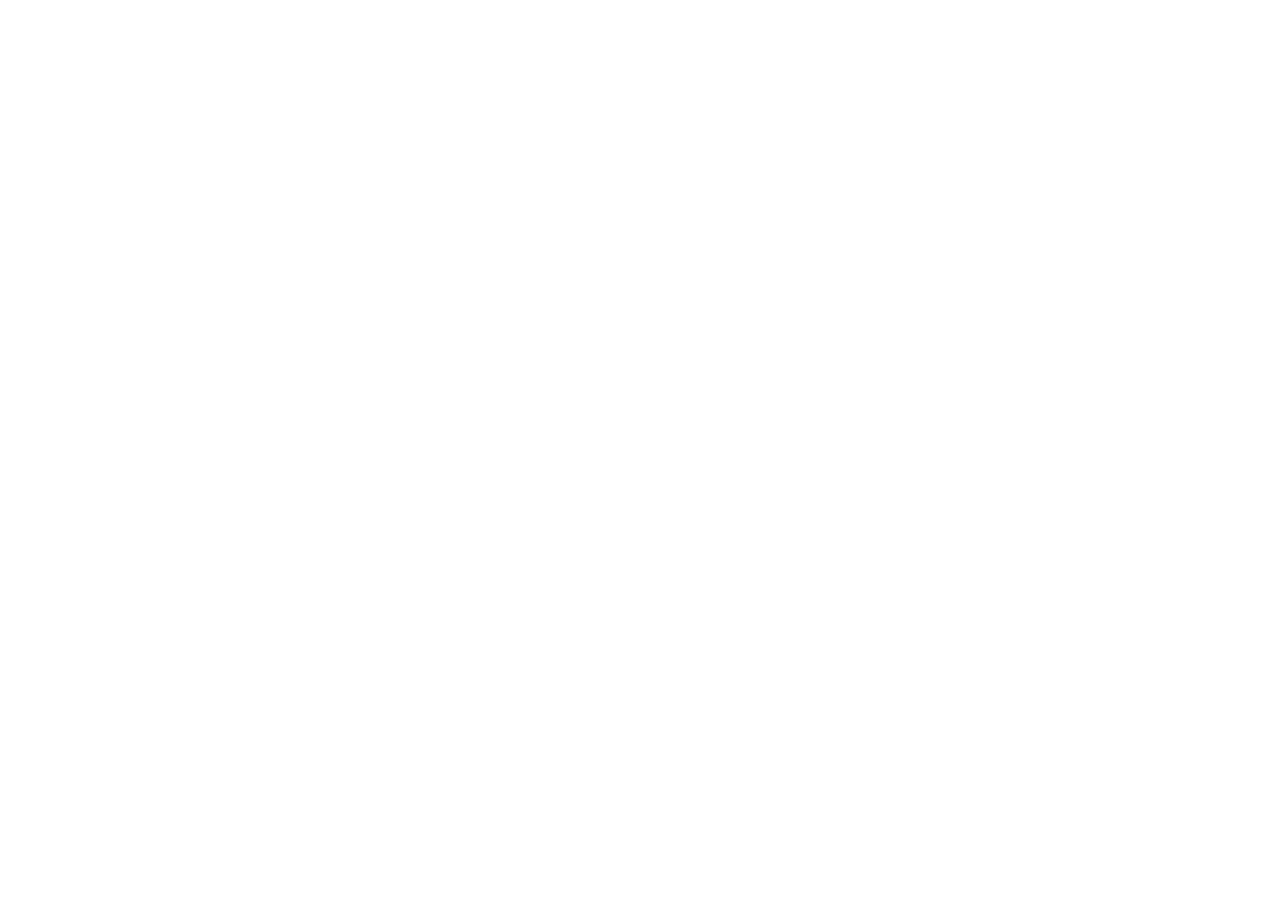
==== index.html @ 6c33ca85 "提交了" ====
<!DOCTYPE html>
<html lang="en">
<head>
    <meta charset="UTF-8">
    <meta http-equiv="X-UA-Compatible" content="IE=edge">
    <meta name="viewport" content="width=device-width, initial-scale=1.0">
    <title>Document</title>
</head>
<body>
    
</body>
</html>
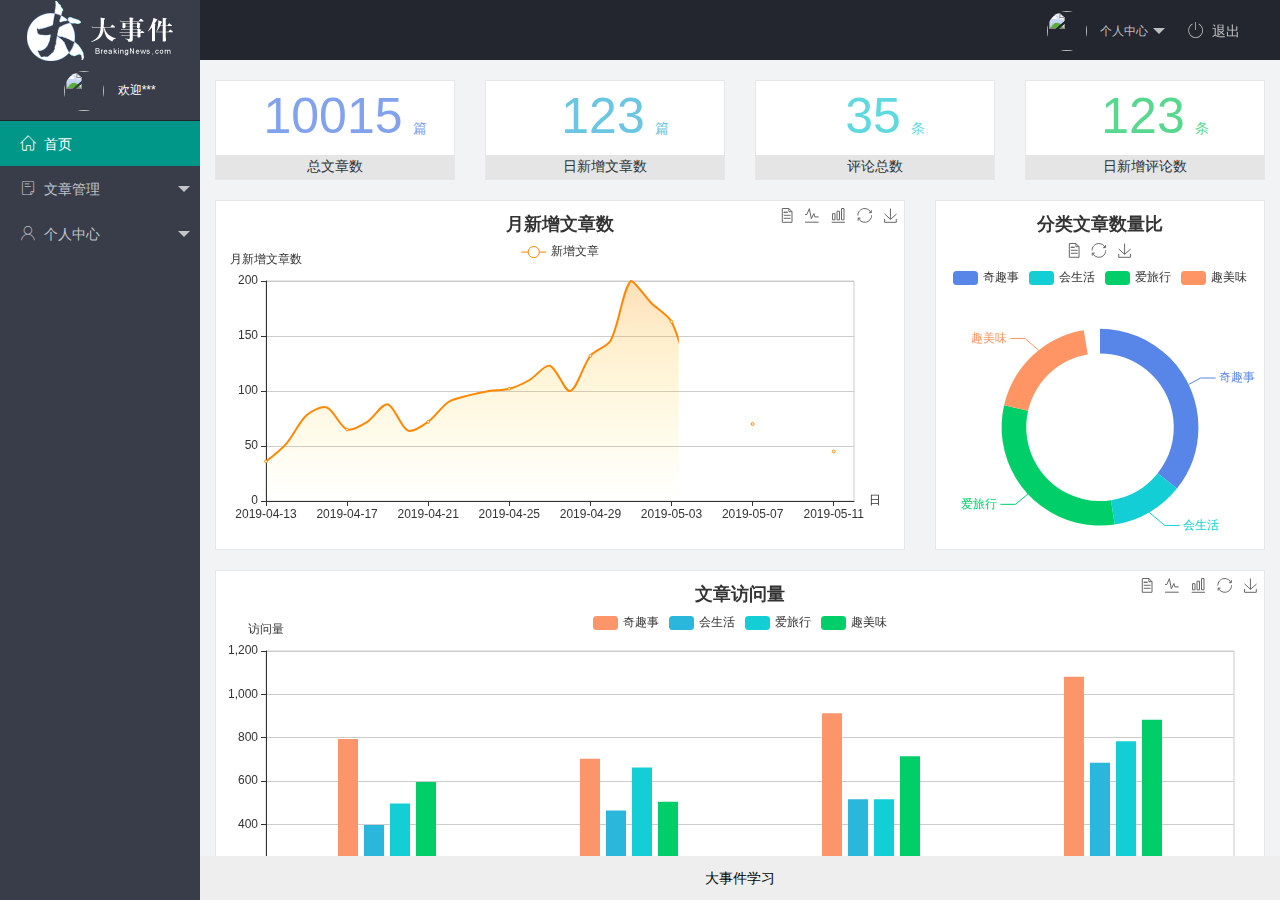
==== commit acfef3f3: "提交主页的文件" ====
--- a/index.html
+++ b/index.html
@@ -4,9 +4,101 @@
     <meta charset="UTF-8">
     <meta http-equiv="X-UA-Compatible" content="IE=edge">
     <meta name="viewport" content="width=device-width, initial-scale=1.0">
-    <title>Document</title>
+    <title>后台主页</title>
+    <!-- 导入layui 的cass -->
+    <link rel="stylesheet" href="./assets/lib/layui/css/layui.css">
+    <!-- 导入字体图标的css文件 -->
+    <link rel="stylesheet" href="./assets/fonts/iconfont.css">
+      <!-- 导入自己的样式表 -->
+    <link rel="stylesheet" href="./assets/css/index.css">
 </head>
 <body>
-    
-</body>
+    <div class="layui-layout layui-layout-admin">
+      <div class="layui-header">
+        <div class="layui-logo layui-hide-xs layui-bg-black"><img src="./assets/images/logo.png" alt=""></div>
+        <!-- 头部区域（可配合layui 已有的水平导航） -->
+        <ul class="layui-nav layui-layout-left">
+            <dl class="layui-nav-child">
+              <dd><a href="">menu 11</a></dd>
+              <dd><a href="">menu 22</a></dd>
+              <dd><a href="">menu 33</a></dd>
+            </dl>
+          </li>
+        </ul>
+        <ul class="layui-nav layui-layout-right">
+          <li class="layui-nav-item layui-hide layui-show-md-inline-block">
+            <a href="javascript:;" class="userinfo">
+              <img src="//tva1.sinaimg.cn/crop.0.0.118.118.180/5db11ff4gw1e77d3nqrv8j203b03cweg.jpg" class="layui-nav-img">
+              <span class="text-avatar">A</span>    <!-- text-avatar文字头像 -->
+              个人中心
+            </a>
+            <dl class="layui-nav-child">
+              <dd><a href="">基本资料</a></dd>
+              <dd><a href="">更换头像</a></dd>
+              <dd><a href="">重置密码</a></dd>
+            </dl>
+          </li>
+          <li class="layui-nav-item" >
+              
+            <a href="javascript:;" id="btnLogout"><span class="iconfont icon-tuichu"></span>退出</a>
+          </li>
+        </ul>
+      </div>
+      
+      <div class="layui-side layui-bg-black">
+        <div class="layui-side-scroll">
+            <div class="userinfo">
+                <img src="//tva1.sinaimg.cn/crop.0.0.118.118.180/5db11ff4gw1e77d3nqrv8j203b03cweg.jpg" class="layui-nav-img">
+                <span class="text-avatar">A</span>
+                <span id="welcome">欢迎***</span>
+              </div>
+          <!-- 左侧导航区域（可配合layui已有的垂直导航）    lay-shrink="all" 代表收缩全部兄弟菜单子菜单 -->
+          <ul class="layui-nav layui-nav-tree " lay-shrink="all" lay-filter="test">
+            <li class="layui-nav-item layui-this">
+                <a href="./home/dashboard.html" target="fm"><span class="iconfont icon-home"></span>首页</a>
+            </li>
+
+            <li class="layui-nav-item ">
+              <a class="" href="javascript:;"><span class="iconfont icon-16"></span>文章管理</a>
+              <dl class="layui-nav-child">
+                <dd><a href="javascript:;"><i class="layui-icon layui-icon-cols"></i> 文章类别</a></dd>
+                <dd><a href="javascript:;"><i class="layui-icon layui-icon-cols"></i> 文章列表</a></dd>
+                <dd><a href="javascript:;"><i class="layui-icon layui-icon-cols"></i> 发表文章</a></dd>
+             
+              </dl>
+            </li>
+
+            <li class="layui-nav-item">
+              <a href="javascript:;"><span class="iconfont icon-user"></span>个人中心</a>
+              <dl class="layui-nav-child">
+                <dd><a href="javascript:;"><i class="layui-icon layui-icon-set"></i> 基本资料</a></dd>
+                <dd><a href="javascript:;"><i class="layui-icon layui-icon-set"></i> 更换头像</a></dd>
+                <dd><a href="javascript:;"><i class="layui-icon layui-icon-set"></i> 重置密码</a></dd>
+              </dl>
+            </li>
+            
+           
+          </ul>
+        </div>
+      </div>
+      
+      <div class="layui-body">
+        <!-- 内容主体区域 -->
+      <iframe src="./home/dashboard.html" name="fm" frameborder="0"></iframe>
+      </div>
+      
+      <div class="layui-footer">
+        <!-- 底部固定区域 -->
+        大事件学习
+      </div>
+    </div>
+               <!-- 导入layui 的js文件 -->
+    <script src="./assets/lib/layui/layui.all.js"></script>
+     <!-- 导入jQUERY -->
+     <script src="./assets/lib/jquery.js"></script>
+     <!-- 导入baseAPI -->
+     <script src="./assets/js/baseAPI.js"></script>
+     <!-- 导入自己的js -->
+     <script src="./assets/js/index.js"></script>
+    </body>
 </html>--- a/assets/lib/layui/css/layui.css
+++ b/assets/lib/layui/css/layui.css
@@ -0,0 +1,2 @@
+/** layui-v2.5.5 MIT License By https://www.layui.com */
+ .layui-inline,img{display:inline-block;vertical-align:middle}h1,h2,h3,h4,h5,h6{font-weight:400}.layui-edge,.layui-header,.layui-inline,.layui-main{position:relative}.layui-body,.layui-edge,.layui-elip{overflow:hidden}.layui-btn,.layui-edge,.layui-inline,img{vertical-align:middle}.layui-btn,.layui-disabled,.layui-icon,.layui-unselect{-moz-user-select:none;-webkit-user-select:none;-ms-user-select:none}.layui-elip,.layui-form-checkbox span,.layui-form-pane .layui-form-label{text-overflow:ellipsis;white-space:nowrap}.layui-breadcrumb,.layui-tree-btnGroup{visibility:hidden}blockquote,body,button,dd,div,dl,dt,form,h1,h2,h3,h4,h5,h6,input,li,ol,p,pre,td,textarea,th,ul{margin:0;padding:0;-webkit-tap-highlight-color:rgba(0,0,0,0)}a:active,a:hover{outline:0}img{border:none}li{list-style:none}table{border-collapse:collapse;border-spacing:0}h4,h5,h6{font-size:100%}button,input,optgroup,option,select,textarea{font-family:inherit;font-size:inherit;font-style:inherit;font-weight:inherit;outline:0}pre{white-space:pre-wrap;white-space:-moz-pre-wrap;white-space:-pre-wrap;white-space:-o-pre-wrap;word-wrap:break-word}body{line-height:24px;font:14px Helvetica Neue,Helvetica,PingFang SC,Tahoma,Arial,sans-serif}hr{height:1px;margin:10px 0;border:0;clear:both}a{color:#333;text-decoration:none}a:hover{color:#777}a cite{font-style:normal;*cursor:pointer}.layui-border-box,.layui-border-box *{box-sizing:border-box}.layui-box,.layui-box *{box-sizing:content-box}.layui-clear{clear:both;*zoom:1}.layui-clear:after{content:'\20';clear:both;*zoom:1;display:block;height:0}.layui-inline{*display:inline;*zoom:1}.layui-edge{display:inline-block;width:0;height:0;border-width:6px;border-style:dashed;border-color:transparent}.layui-edge-top{top:-4px;border-bottom-color:#999;border-bottom-style:solid}.layui-edge-right{border-left-color:#999;border-left-style:solid}.layui-edge-bottom{top:2px;border-top-color:#999;border-top-style:solid}.layui-edge-left{border-right-color:#999;border-right-style:solid}.layui-disabled,.layui-disabled:hover{color:#d2d2d2!important;cursor:not-allowed!important}.layui-circle{border-radius:100%}.layui-show{display:block!important}.layui-hide{display:none!important}@font-face{font-family:layui-icon;src:url(../font/iconfont.eot?v=250);src:url(../font/iconfont.eot?v=250#iefix) format('embedded-opentype'),url(../font/iconfont.woff2?v=250) format('woff2'),url(../font/iconfont.woff?v=250) format('woff'),url(../font/iconfont.ttf?v=250) format('truetype'),url(../font/iconfont.svg?v=250#layui-icon) format('svg')}.layui-icon{font-family:layui-icon!important;font-size:16px;font-style:normal;-webkit-font-smoothing:antialiased;-moz-osx-font-smoothing:grayscale}.layui-icon-reply-fill:before{content:"\e611"}.layui-icon-set-fill:before{content:"\e614"}.layui-icon-menu-fill:before{content:"\e60f"}.layui-icon-search:before{content:"\e615"}.layui-icon-share:before{content:"\e641"}.layui-icon-set-sm:before{content:"\e620"}.layui-icon-engine:before{content:"\e628"}.layui-icon-close:before{content:"\1006"}.layui-icon-close-fill:before{content:"\1007"}.layui-icon-chart-screen:before{content:"\e629"}.layui-icon-star:before{content:"\e600"}.layui-icon-circle-dot:before{content:"\e617"}.layui-icon-chat:before{content:"\e606"}.layui-icon-release:before{content:"\e609"}.layui-icon-list:before{content:"\e60a"}.layui-icon-chart:before{content:"\e62c"}.layui-icon-ok-circle:before{content:"\1005"}.layui-icon-layim-theme:before{content:"\e61b"}.layui-icon-table:before{content:"\e62d"}.layui-icon-right:before{content:"\e602"}.layui-icon-left:before{content:"\e603"}.layui-icon-cart-simple:before{content:"\e698"}.layui-icon-face-cry:before{content:"\e69c"}.layui-icon-face-smile:before{content:"\e6af"}.layui-icon-survey:before{content:"\e6b2"}.layui-icon-tree:before{content:"\e62e"}.layui-icon-upload-circle:before{content:"\e62f"}.layui-icon-add-circle:before{content:"\e61f"}.layui-icon-download-circle:before{content:"\e601"}.layui-icon-templeate-1:before{content:"\e630"}.layui-icon-util:before{content:"\e631"}.layui-icon-face-surprised:before{content:"\e664"}.layui-icon-edit:before{content:"\e642"}.layui-icon-speaker:before{content:"\e645"}.layui-icon-down:before{content:"\e61a"}.layui-icon-file:before{content:"\e621"}.layui-icon-layouts:before{content:"\e632"}.layui-icon-rate-half:before{content:"\e6c9"}.layui-icon-add-circle-fine:before{content:"\e608"}.layui-icon-prev-circle:before{content:"\e633"}.layui-icon-read:before{content:"\e705"}.layui-icon-404:before{content:"\e61c"}.layui-icon-carousel:before{content:"\e634"}.layui-icon-help:before{content:"\e607"}.layui-icon-code-circle:before{content:"\e635"}.layui-icon-water:before{content:"\e636"}.layui-icon-username:before{content:"\e66f"}.layui-icon-find-fill:before{content:"\e670"}.layui-icon-about:before{content:"\e60b"}.layui-icon-location:before{content:"\e715"}.layui-icon-up:before{content:"\e619"}.layui-icon-pause:before{content:"\e651"}.layui-icon-date:before{content:"\e637"}.layui-icon-layim-uploadfile:before{content:"\e61d"}.layui-icon-delete:before{content:"\e640"}.layui-icon-play:before{content:"\e652"}.layui-icon-top:before{content:"\e604"}.layui-icon-friends:before{content:"\e612"}.layui-icon-refresh-3:before{content:"\e9aa"}.layui-icon-ok:before{content:"\e605"}.layui-icon-layer:before{content:"\e638"}.layui-icon-face-smile-fine:before{content:"\e60c"}.layui-icon-dollar:before{content:"\e659"}.layui-icon-group:before{content:"\e613"}.layui-icon-layim-download:before{content:"\e61e"}.layui-icon-picture-fine:before{content:"\e60d"}.layui-icon-link:before{content:"\e64c"}.layui-icon-diamond:before{content:"\e735"}.layui-icon-log:before{content:"\e60e"}.layui-icon-rate-solid:before{content:"\e67a"}.layui-icon-fonts-del:before{content:"\e64f"}.layui-icon-unlink:before{content:"\e64d"}.layui-icon-fonts-clear:before{content:"\e639"}.layui-icon-triangle-r:before{content:"\e623"}.layui-icon-circle:before{content:"\e63f"}.layui-icon-radio:before{content:"\e643"}.layui-icon-align-center:before{content:"\e647"}.layui-icon-align-right:before{content:"\e648"}.layui-icon-align-left:before{content:"\e649"}.layui-icon-loading-1:before{content:"\e63e"}.layui-icon-return:before{content:"\e65c"}.layui-icon-fonts-strong:before{content:"\e62b"}.layui-icon-upload:before{content:"\e67c"}.layui-icon-dialogue:before{content:"\e63a"}.layui-icon-video:before{content:"\e6ed"}.layui-icon-headset:before{content:"\e6fc"}.layui-icon-cellphone-fine:before{content:"\e63b"}.layui-icon-add-1:before{content:"\e654"}.layui-icon-face-smile-b:before{content:"\e650"}.layui-icon-fonts-html:before{content:"\e64b"}.layui-icon-form:before{content:"\e63c"}.layui-icon-cart:before{content:"\e657"}.layui-icon-camera-fill:before{content:"\e65d"}.layui-icon-tabs:before{content:"\e62a"}.layui-icon-fonts-code:before{content:"\e64e"}.layui-icon-fire:before{content:"\e756"}.layui-icon-set:before{content:"\e716"}.layui-icon-fonts-u:before{content:"\e646"}.layui-icon-triangle-d:before{content:"\e625"}.layui-icon-tips:before{content:"\e702"}.layui-icon-picture:before{content:"\e64a"}.layui-icon-more-vertical:before{content:"\e671"}.layui-icon-flag:before{content:"\e66c"}.layui-icon-loading:before{content:"\e63d"}.layui-icon-fonts-i:before{content:"\e644"}.layui-icon-refresh-1:before{content:"\e666"}.layui-icon-rmb:before{content:"\e65e"}.layui-icon-home:before{content:"\e68e"}.layui-icon-user:before{content:"\e770"}.layui-icon-notice:before{content:"\e667"}.layui-icon-login-weibo:before{content:"\e675"}.layui-icon-voice:before{content:"\e688"}.layui-icon-upload-drag:before{content:"\e681"}.layui-icon-login-qq:before{content:"\e676"}.layui-icon-snowflake:before{content:"\e6b1"}.layui-icon-file-b:before{content:"\e655"}.layui-icon-template:before{content:"\e663"}.layui-icon-auz:before{content:"\e672"}.layui-icon-console:before{content:"\e665"}.layui-icon-app:before{content:"\e653"}.layui-icon-prev:before{content:"\e65a"}.layui-icon-website:before{content:"\e7ae"}.layui-icon-next:before{content:"\e65b"}.layui-icon-component:before{content:"\e857"}.layui-icon-more:before{content:"\e65f"}.layui-icon-login-wechat:before{content:"\e677"}.layui-icon-shrink-right:before{content:"\e668"}.layui-icon-spread-left:before{content:"\e66b"}.layui-icon-camera:before{content:"\e660"}.layui-icon-note:before{content:"\e66e"}.layui-icon-refresh:before{content:"\e669"}.layui-icon-female:before{content:"\e661"}.layui-icon-male:before{content:"\e662"}.layui-icon-password:before{content:"\e673"}.layui-icon-senior:before{content:"\e674"}.layui-icon-theme:before{content:"\e66a"}.layui-icon-tread:before{content:"\e6c5"}.layui-icon-praise:before{content:"\e6c6"}.layui-icon-star-fill:before{content:"\e658"}.layui-icon-rate:before{content:"\e67b"}.layui-icon-template-1:before{content:"\e656"}.layui-icon-vercode:before{content:"\e679"}.layui-icon-cellphone:before{content:"\e678"}.layui-icon-screen-full:before{content:"\e622"}.layui-icon-screen-restore:before{content:"\e758"}.layui-icon-cols:before{content:"\e610"}.layui-icon-export:before{content:"\e67d"}.layui-icon-print:before{content:"\e66d"}.layui-icon-slider:before{content:"\e714"}.layui-icon-addition:before{content:"\e624"}.layui-icon-subtraction:before{content:"\e67e"}.layui-icon-service:before{content:"\e626"}.layui-icon-transfer:before{content:"\e691"}.layui-main{width:1140px;margin:0 auto}.layui-header{z-index:1000;height:60px}.layui-header a:hover{transition:all .5s;-webkit-transition:all .5s}.layui-side{position:fixed;left:0;top:0;bottom:0;z-index:999;width:200px;overflow-x:hidden}.layui-side-scroll{position:relative;width:220px;height:100%;overflow-x:hidden}.layui-body{position:absolute;left:200px;right:0;top:0;bottom:0;z-index:998;width:auto;overflow-y:auto;box-sizing:border-box}.layui-layout-body{overflow:hidden}.layui-layout-admin .layui-header{background-color:#23262E}.layui-layout-admin .layui-side{top:60px;width:200px;overflow-x:hidden}.layui-layout-admin .layui-body{position:fixed;top:60px;bottom:44px}.layui-layout-admin .layui-main{width:auto;margin:0 15px}.layui-layout-admin .layui-footer{position:fixed;left:200px;right:0;bottom:0;height:44px;line-height:44px;padding:0 15px;background-color:#eee}.layui-layout-admin .layui-logo{position:absolute;left:0;top:0;width:200px;height:100%;line-height:60px;text-align:center;color:#009688;font-size:16px}.layui-layout-admin .layui-header .layui-nav{background:0 0}.layui-layout-left{position:absolute!important;left:200px;top:0}.layui-layout-right{position:absolute!important;right:0;top:0}.layui-container{position:relative;margin:0 auto;padding:0 15px;box-sizing:border-box}.layui-fluid{position:relative;margin:0 auto;padding:0 15px}.layui-row:after,.layui-row:before{content:'';display:block;clear:both}.layui-col-lg1,.layui-col-lg10,.layui-col-lg11,.layui-col-lg12,.layui-col-lg2,.layui-col-lg3,.layui-col-lg4,.layui-col-lg5,.layui-col-lg6,.layui-col-lg7,.layui-col-lg8,.layui-col-lg9,.layui-col-md1,.layui-col-md10,.layui-col-md11,.layui-col-md12,.layui-col-md2,.layui-col-md3,.layui-col-md4,.layui-col-md5,.layui-col-md6,.layui-col-md7,.layui-col-md8,.layui-col-md9,.layui-col-sm1,.layui-col-sm10,.layui-col-sm11,.layui-col-sm12,.layui-col-sm2,.layui-col-sm3,.layui-col-sm4,.layui-col-sm5,.layui-col-sm6,.layui-col-sm7,.layui-col-sm8,.layui-col-sm9,.layui-col-xs1,.layui-col-xs10,.layui-col-xs11,.layui-col-xs12,.layui-col-xs2,.layui-col-xs3,.layui-col-xs4,.layui-col-xs5,.layui-col-xs6,.layui-col-xs7,.layui-col-xs8,.layui-col-xs9{position:relative;display:block;box-sizing:border-box}.layui-col-xs1,.layui-col-xs10,.layui-col-xs11,.layui-col-xs12,.layui-col-xs2,.layui-col-xs3,.layui-col-xs4,.layui-col-xs5,.layui-col-xs6,.layui-col-xs7,.layui-col-xs8,.layui-col-xs9{float:left}.layui-col-xs1{width:8.33333333%}.layui-col-xs2{width:16.66666667%}.layui-col-xs3{width:25%}.layui-col-xs4{width:33.33333333%}.layui-col-xs5{width:41.66666667%}.layui-col-xs6{width:50%}.layui-col-xs7{width:58.33333333%}.layui-col-xs8{width:66.66666667%}.layui-col-xs9{width:75%}.layui-col-xs10{width:83.33333333%}.layui-col-xs11{width:91.66666667%}.layui-col-xs12{width:100%}.layui-col-xs-offset1{margin-left:8.33333333%}.layui-col-xs-offset2{margin-left:16.66666667%}.layui-col-xs-offset3{margin-left:25%}.layui-col-xs-offset4{margin-left:33.33333333%}.layui-col-xs-offset5{margin-left:41.66666667%}.layui-col-xs-offset6{margin-left:50%}.layui-col-xs-offset7{margin-left:58.33333333%}.layui-col-xs-offset8{margin-left:66.66666667%}.layui-col-xs-offset9{margin-left:75%}.layui-col-xs-offset10{margin-left:83.33333333%}.layui-col-xs-offset11{margin-left:91.66666667%}.layui-col-xs-offset12{margin-left:100%}@media screen and (max-width:768px){.layui-hide-xs{display:none!important}.layui-show-xs-block{display:block!important}.layui-show-xs-inline{display:inline!important}.layui-show-xs-inline-block{display:inline-block!important}}@media screen and (min-width:768px){.layui-container{width:750px}.layui-hide-sm{display:none!important}.layui-show-sm-block{display:block!important}.layui-show-sm-inline{display:inline!important}.layui-show-sm-inline-block{display:inline-block!important}.layui-col-sm1,.layui-col-sm10,.layui-col-sm11,.layui-col-sm12,.layui-col-sm2,.layui-col-sm3,.layui-col-sm4,.layui-col-sm5,.layui-col-sm6,.layui-col-sm7,.layui-col-sm8,.layui-col-sm9{float:left}.layui-col-sm1{width:8.33333333%}.layui-col-sm2{width:16.66666667%}.layui-col-sm3{width:25%}.layui-col-sm4{width:33.33333333%}.layui-col-sm5{width:41.66666667%}.layui-col-sm6{width:50%}.layui-col-sm7{width:58.33333333%}.layui-col-sm8{width:66.66666667%}.layui-col-sm9{width:75%}.layui-col-sm10{width:83.33333333%}.layui-col-sm11{width:91.66666667%}.layui-col-sm12{width:100%}.layui-col-sm-offset1{margin-left:8.33333333%}.layui-col-sm-offset2{margin-left:16.66666667%}.layui-col-sm-offset3{margin-left:25%}.layui-col-sm-offset4{margin-left:33.33333333%}.layui-col-sm-offset5{margin-left:41.66666667%}.layui-col-sm-offset6{margin-left:50%}.layui-col-sm-offset7{margin-left:58.33333333%}.layui-col-sm-offset8{margin-left:66.66666667%}.layui-col-sm-offset9{margin-left:75%}.layui-col-sm-offset10{margin-left:83.33333333%}.layui-col-sm-offset11{margin-left:91.66666667%}.layui-col-sm-offset12{margin-left:100%}}@media screen and (min-width:992px){.layui-container{width:970px}.layui-hide-md{display:none!important}.layui-show-md-block{display:block!important}.layui-show-md-inline{display:inline!important}.layui-show-md-inline-block{display:inline-block!important}.layui-col-md1,.layui-col-md10,.layui-col-md11,.layui-col-md12,.layui-col-md2,.layui-col-md3,.layui-col-md4,.layui-col-md5,.layui-col-md6,.layui-col-md7,.layui-col-md8,.layui-col-md9{float:left}.layui-col-md1{width:8.33333333%}.layui-col-md2{width:16.66666667%}.layui-col-md3{width:25%}.layui-col-md4{width:33.33333333%}.layui-col-md5{width:41.66666667%}.layui-col-md6{width:50%}.layui-col-md7{width:58.33333333%}.layui-col-md8{width:66.66666667%}.layui-col-md9{width:75%}.layui-col-md10{width:83.33333333%}.layui-col-md11{width:91.66666667%}.layui-col-md12{width:100%}.layui-col-md-offset1{margin-left:8.33333333%}.layui-col-md-offset2{margin-left:16.66666667%}.layui-col-md-offset3{margin-left:25%}.layui-col-md-offset4{margin-left:33.33333333%}.layui-col-md-offset5{margin-left:41.66666667%}.layui-col-md-offset6{margin-left:50%}.layui-col-md-offset7{margin-left:58.33333333%}.layui-col-md-offset8{margin-left:66.66666667%}.layui-col-md-offset9{margin-left:75%}.layui-col-md-offset10{margin-left:83.33333333%}.layui-col-md-offset11{margin-left:91.66666667%}.layui-col-md-offset12{margin-left:100%}}@media screen and (min-width:1200px){.layui-container{width:1170px}.layui-hide-lg{display:none!important}.layui-show-lg-block{display:block!important}.layui-show-lg-inline{display:inline!important}.layui-show-lg-inline-block{display:inline-block!important}.layui-col-lg1,.layui-col-lg10,.layui-col-lg11,.layui-col-lg12,.layui-col-lg2,.layui-col-lg3,.layui-col-lg4,.layui-col-lg5,.layui-col-lg6,.layui-col-lg7,.layui-col-lg8,.layui-col-lg9{float:left}.layui-col-lg1{width:8.33333333%}.layui-col-lg2{width:16.66666667%}.layui-col-lg3{width:25%}.layui-col-lg4{width:33.33333333%}.layui-col-lg5{width:41.66666667%}.layui-col-lg6{width:50%}.layui-col-lg7{width:58.33333333%}.layui-col-lg8{width:66.66666667%}.layui-col-lg9{width:75%}.layui-col-lg10{width:83.33333333%}.layui-col-lg11{width:91.66666667%}.layui-col-lg12{width:100%}.layui-col-lg-offset1{margin-left:8.33333333%}.layui-col-lg-offset2{margin-left:16.66666667%}.layui-col-lg-offset3{margin-left:25%}.layui-col-lg-offset4{margin-left:33.33333333%}.layui-col-lg-offset5{margin-left:41.66666667%}.layui-col-lg-offset6{margin-left:50%}.layui-col-lg-offset7{margin-left:58.33333333%}.layui-col-lg-offset8{margin-left:66.66666667%}.layui-col-lg-offset9{margin-left:75%}.layui-col-lg-offset10{margin-left:83.33333333%}.layui-col-lg-offset11{margin-left:91.66666667%}.layui-col-lg-offset12{margin-left:100%}}.layui-col-space1{margin:-.5px}.layui-col-space1>*{padding:.5px}.layui-col-space3{margin:-1.5px}.layui-col-space3>*{padding:1.5px}.layui-col-space5{margin:-2.5px}.layui-col-space5>*{padding:2.5px}.layui-col-space8{margin:-3.5px}.layui-col-space8>*{padding:3.5px}.layui-col-space10{margin:-5px}.layui-col-space10>*{padding:5px}.layui-col-space12{margin:-6px}.layui-col-space12>*{padding:6px}.layui-col-space15{margin:-7.5px}.layui-col-space15>*{padding:7.5px}.layui-col-space18{margin:-9px}.layui-col-space18>*{padding:9px}.layui-col-space20{margin:-10px}.layui-col-space20>*{padding:10px}.layui-col-space22{margin:-11px}.layui-col-space22>*{padding:11px}.layui-col-space25{margin:-12.5px}.layui-col-space25>*{padding:12.5px}.layui-col-space30{margin:-15px}.layui-col-space30>*{padding:15px}.layui-btn,.layui-input,.layui-select,.layui-textarea,.layui-upload-button{outline:0;-webkit-appearance:none;transition:all .3s;-webkit-transition:all .3s;box-sizing:border-box}.layui-elem-quote{margin-bottom:10px;padding:15px;line-height:22px;border-left:5px solid #009688;border-radius:0 2px 2px 0;background-color:#f2f2f2}.layui-quote-nm{border-style:solid;border-width:1px 1px 1px 5px;background:0 0}.layui-elem-field{margin-bottom:10px;padding:0;border-width:1px;border-style:solid}.layui-elem-field legend{margin-left:20px;padding:0 10px;font-size:20px;font-weight:300}.layui-field-title{margin:10px 0 20px;border-width:1px 0 0}.layui-field-box{padding:10px 15px}.layui-field-title .layui-field-box{padding:10px 0}.layui-progress{position:relative;height:6px;border-radius:20px;background-color:#e2e2e2}.layui-progress-bar{position:absolute;left:0;top:0;width:0;max-width:100%;height:6px;border-radius:20px;text-align:right;background-color:#5FB878;transition:all .3s;-webkit-transition:all .3s}.layui-progress-big,.layui-progress-big .layui-progress-bar{height:18px;line-height:18px}.layui-progress-text{position:relative;top:-20px;line-height:18px;font-size:12px;color:#666}.layui-progress-big .layui-progress-text{position:static;padding:0 10px;color:#fff}.layui-collapse{border-width:1px;border-style:solid;border-radius:2px}.layui-colla-content,.layui-colla-item{border-top-width:1px;border-top-style:solid}.layui-colla-item:first-child{border-top:none}.layui-colla-title{position:relative;height:42px;line-height:42px;padding:0 15px 0 35px;color:#333;background-color:#f2f2f2;cursor:pointer;font-size:14px;overflow:hidden}.layui-colla-content{display:none;padding:10px 15px;line-height:22px;color:#666}.layui-colla-icon{position:absolute;left:15px;top:0;font-size:14px}.layui-card{margin-bottom:15px;border-radius:2px;background-color:#fff;box-shadow:0 1px 2px 0 rgba(0,0,0,.05)}.layui-card:last-child{margin-bottom:0}.layui-card-header{position:relative;height:42px;line-height:42px;padding:0 15px;border-bottom:1px solid #f6f6f6;color:#333;border-radius:2px 2px 0 0;font-size:14px}.layui-bg-black,.layui-bg-blue,.layui-bg-cyan,.layui-bg-green,.layui-bg-orange,.layui-bg-red{color:#fff!important}.layui-card-body{position:relative;padding:10px 15px;line-height:24px}.layui-card-body[pad15]{padding:15px}.layui-card-body[pad20]{padding:20px}.layui-card-body .layui-table{margin:5px 0}.layui-card .layui-tab{margin:0}.layui-panel-window{position:relative;padding:15px;border-radius:0;border-top:5px solid #E6E6E6;background-color:#fff}.layui-auxiliar-moving{position:fixed;left:0;right:0;top:0;bottom:0;width:100%;height:100%;background:0 0;z-index:9999999999}.layui-form-label,.layui-form-mid,.layui-form-select,.layui-input-block,.layui-input-inline,.layui-textarea{position:relative}.layui-bg-red{background-color:#FF5722!important}.layui-bg-orange{background-color:#FFB800!important}.layui-bg-green{background-color:#009688!important}.layui-bg-cyan{background-color:#2F4056!important}.layui-bg-blue{background-color:#1E9FFF!important}.layui-bg-black{background-color:#393D49!important}.layui-bg-gray{background-color:#eee!important;color:#666!important}.layui-badge-rim,.layui-colla-content,.layui-colla-item,.layui-collapse,.layui-elem-field,.layui-form-pane .layui-form-item[pane],.layui-form-pane .layui-form-label,.layui-input,.layui-layedit,.layui-layedit-tool,.layui-quote-nm,.layui-select,.layui-tab-bar,.layui-tab-card,.layui-tab-title,.layui-tab-title .layui-this:after,.layui-textarea{border-color:#e6e6e6}.layui-timeline-item:before,hr{background-color:#e6e6e6}.layui-text{line-height:22px;font-size:14px;color:#666}.layui-text h1,.layui-text h2,.layui-text h3{font-weight:500;color:#333}.layui-text h1{font-size:30px}.layui-text h2{font-size:24px}.layui-text h3{font-size:18px}.layui-text a:not(.layui-btn){color:#01AAED}.layui-text a:not(.layui-btn):hover{text-decoration:underline}.layui-text ul{padding:5px 0 5px 15px}.layui-text ul li{margin-top:5px;list-style-type:disc}.layui-text em,.layui-word-aux{color:#999!important;padding:0 5px!important}.layui-btn{display:inline-block;height:38px;line-height:38px;padding:0 18px;background-color:#009688;color:#fff;white-space:nowrap;text-align:center;font-size:14px;border:none;border-radius:2px;cursor:pointer}.layui-btn:hover{opacity:.8;filter:alpha(opacity=80);color:#fff}.layui-btn:active{opacity:1;filter:alpha(opacity=100)}.layui-btn+.layui-btn{margin-left:10px}.layui-btn-container{font-size:0}.layui-btn-container .layui-btn{margin-right:10px;margin-bottom:10px}.layui-btn-container .layui-btn+.layui-btn{margin-left:0}.layui-table .layui-btn-container .layui-btn{margin-bottom:9px}.layui-btn-radius{border-radius:100px}.layui-btn .layui-icon{margin-right:3px;font-size:18px;vertical-align:bottom;vertical-align:middle\9}.layui-btn-primary{border:1px solid #C9C9C9;background-color:#fff;color:#555}.layui-btn-primary:hover{border-color:#009688;color:#333}.layui-btn-normal{background-color:#1E9FFF}.layui-btn-warm{background-color:#FFB800}.layui-btn-danger{background-color:#FF5722}.layui-btn-checked{background-color:#5FB878}.layui-btn-disabled,.layui-btn-disabled:active,.layui-btn-disabled:hover{border:1px solid #e6e6e6;background-color:#FBFBFB;color:#C9C9C9;cursor:not-allowed;opacity:1}.layui-btn-lg{height:44px;line-height:44px;padding:0 25px;font-size:16px}.layui-btn-sm{height:30px;line-height:30px;padding:0 10px;font-size:12px}.layui-btn-sm i{font-size:16px!important}.layui-btn-xs{height:22px;line-height:22px;padding:0 5px;font-size:12px}.layui-btn-xs i{font-size:14px!important}.layui-btn-group{display:inline-block;vertical-align:middle;font-size:0}.layui-btn-group .layui-btn{margin-left:0!important;margin-right:0!important;border-left:1px solid rgba(255,255,255,.5);border-radius:0}.layui-btn-group .layui-btn-primary{border-left:none}.layui-btn-group .layui-btn-primary:hover{border-color:#C9C9C9;color:#009688}.layui-btn-group .layui-btn:first-child{border-left:none;border-radius:2px 0 0 2px}.layui-btn-group .layui-btn-primary:first-child{border-left:1px solid #c9c9c9}.layui-btn-group .layui-btn:last-child{border-radius:0 2px 2px 0}.layui-btn-group .layui-btn+.layui-btn{margin-left:0}.layui-btn-group+.layui-btn-group{margin-left:10px}.layui-btn-fluid{width:100%}.layui-input,.layui-select,.layui-textarea{height:38px;line-height:1.3;line-height:38px\9;border-width:1px;border-style:solid;background-color:#fff;border-radius:2px}.layui-input::-webkit-input-placeholder,.layui-select::-webkit-input-placeholder,.layui-textarea::-webkit-input-placeholder{line-height:1.3}.layui-input,.layui-textarea{display:block;width:100%;padding-left:10px}.layui-input:hover,.layui-textarea:hover{border-color:#D2D2D2!important}.layui-input:focus,.layui-textarea:focus{border-color:#C9C9C9!important}.layui-textarea{min-height:100px;height:auto;line-height:20px;padding:6px 10px;resize:vertical}.layui-select{padding:0 10px}.layui-form input[type=checkbox],.layui-form input[type=radio],.layui-form select{display:none}.layui-form [lay-ignore]{display:initial}.layui-form-item{margin-bottom:15px;clear:both;*zoom:1}.layui-form-item:after{content:'\20';clear:both;*zoom:1;display:block;height:0}.layui-form-label{float:left;display:block;padding:9px 15px;width:80px;font-weight:400;line-height:20px;text-align:right}.layui-form-label-col{display:block;float:none;padding:9px 0;line-height:20px;text-align:left}.layui-form-item .layui-inline{margin-bottom:5px;margin-right:10px}.layui-input-block{margin-left:110px;min-height:36px}.layui-input-inline{display:inline-block;vertical-align:middle}.layui-form-item .layui-input-inline{float:left;width:190px;margin-right:10px}.layui-form-text .layui-input-inline{width:auto}.layui-form-mid{float:left;display:block;padding:9px 0!important;line-height:20px;margin-right:10px}.layui-form-danger+.layui-form-select .layui-input,.layui-form-danger:focus{border-color:#FF5722!important}.layui-form-select .layui-input{padding-right:30px;cursor:pointer}.layui-form-select .layui-edge{position:absolute;right:10px;top:50%;margin-top:-3px;cursor:pointer;border-width:6px;border-top-color:#c2c2c2;border-top-style:solid;transition:all .3s;-webkit-transition:all .3s}.layui-form-select dl{display:none;position:absolute;left:0;top:42px;padding:5px 0;z-index:899;min-width:100%;border:1px solid #d2d2d2;max-height:300px;overflow-y:auto;background-color:#fff;border-radius:2px;box-shadow:0 2px 4px rgba(0,0,0,.12);box-sizing:border-box}.layui-form-select dl dd,.layui-form-select dl dt{padding:0 10px;line-height:36px;white-space:nowrap;overflow:hidden;text-overflow:ellipsis}.layui-form-select dl dt{font-size:12px;color:#999}.layui-form-select dl dd{cursor:pointer}.layui-form-select dl dd:hover{background-color:#f2f2f2;-webkit-transition:.5s all;transition:.5s all}.layui-form-select .layui-select-group dd{padding-left:20px}.layui-form-select dl dd.layui-select-tips{padding-left:10px!important;color:#999}.layui-form-select dl dd.layui-this{background-color:#5FB878;color:#fff}.layui-form-checkbox,.layui-form-select dl dd.layui-disabled{background-color:#fff}.layui-form-selected dl{display:block}.layui-form-checkbox,.layui-form-checkbox *,.layui-form-switch{display:inline-block;vertical-align:middle}.layui-form-selected .layui-edge{margin-top:-9px;-webkit-transform:rotate(180deg);transform:rotate(180deg);margin-top:-3px\9}:root .layui-form-selected .layui-edge{margin-top:-9px\0/IE9}.layui-form-selectup dl{top:auto;bottom:42px}.layui-select-none{margin:5px 0;text-align:center;color:#999}.layui-select-disabled .layui-disabled{border-color:#eee!important}.layui-select-disabled .layui-edge{border-top-color:#d2d2d2}.layui-form-checkbox{position:relative;height:30px;line-height:30px;margin-right:10px;padding-right:30px;cursor:pointer;font-size:0;-webkit-transition:.1s linear;transition:.1s linear;box-sizing:border-box}.layui-form-checkbox span{padding:0 10px;height:100%;font-size:14px;border-radius:2px 0 0 2px;background-color:#d2d2d2;color:#fff;overflow:hidden}.layui-form-checkbox:hover span{background-color:#c2c2c2}.layui-form-checkbox i{position:absolute;right:0;top:0;width:30px;height:28px;border:1px solid #d2d2d2;border-left:none;border-radius:0 2px 2px 0;color:#fff;font-size:20px;text-align:center}.layui-form-checkbox:hover i{border-color:#c2c2c2;color:#c2c2c2}.layui-form-checked,.layui-form-checked:hover{border-color:#5FB878}.layui-form-checked span,.layui-form-checked:hover span{background-color:#5FB878}.layui-form-checked i,.layui-form-checked:hover i{color:#5FB878}.layui-form-item .layui-form-checkbox{margin-top:4px}.layui-form-checkbox[lay-skin=primary]{height:auto!important;line-height:normal!important;min-width:18px;min-height:18px;border:none!important;margin-right:0;padding-left:28px;padding-right:0;background:0 0}.layui-form-checkbox[lay-skin=primary] span{padding-left:0;padding-right:15px;line-height:18px;background:0 0;color:#666}.layui-form-checkbox[lay-skin=primary] i{right:auto;left:0;width:16px;height:16px;line-height:16px;border:1px solid #d2d2d2;font-size:12px;border-radius:2px;background-color:#fff;-webkit-transition:.1s linear;transition:.1s linear}.layui-form-checkbox[lay-skin=primary]:hover i{border-color:#5FB878;color:#fff}.layui-form-checked[lay-skin=primary] i{border-color:#5FB878!important;background-color:#5FB878;color:#fff}.layui-checkbox-disbaled[lay-skin=primary] span{background:0 0!important;color:#c2c2c2}.layui-checkbox-disbaled[lay-skin=primary]:hover i{border-color:#d2d2d2}.layui-form-item .layui-form-checkbox[lay-skin=primary]{margin-top:10px}.layui-form-switch{position:relative;height:22px;line-height:22px;min-width:35px;padding:0 5px;margin-top:8px;border:1px solid #d2d2d2;border-radius:20px;cursor:pointer;background-color:#fff;-webkit-transition:.1s linear;transition:.1s linear}.layui-form-switch i{position:absolute;left:5px;top:3px;width:16px;height:16px;border-radius:20px;background-color:#d2d2d2;-webkit-transition:.1s linear;transition:.1s linear}.layui-form-switch em{position:relative;top:0;width:25px;margin-left:21px;padding:0!important;text-align:center!important;color:#999!important;font-style:normal!important;font-size:12px}.layui-form-onswitch{border-color:#5FB878;background-color:#5FB878}.layui-checkbox-disbaled,.layui-checkbox-disbaled i{border-color:#e2e2e2!important}.layui-form-onswitch i{left:100%;margin-left:-21px;background-color:#fff}.layui-form-onswitch em{margin-left:5px;margin-right:21px;color:#fff!important}.layui-checkbox-disbaled span{background-color:#e2e2e2!important}.layui-checkbox-disbaled:hover i{color:#fff!important}[lay-radio]{display:none}.layui-form-radio,.layui-form-radio *{display:inline-block;vertical-align:middle}.layui-form-radio{line-height:28px;margin:6px 10px 0 0;padding-right:10px;cursor:pointer;font-size:0}.layui-form-radio *{font-size:14px}.layui-form-radio>i{margin-right:8px;font-size:22px;color:#c2c2c2}.layui-form-radio>i:hover,.layui-form-radioed>i{color:#5FB878}.layui-radio-disbaled>i{color:#e2e2e2!important}.layui-form-pane .layui-form-label{width:110px;padding:8px 15px;height:38px;line-height:20px;border-width:1px;border-style:solid;border-radius:2px 0 0 2px;text-align:center;background-color:#FBFBFB;overflow:hidden;box-sizing:border-box}.layui-form-pane .layui-input-inline{margin-left:-1px}.layui-form-pane .layui-input-block{margin-left:110px;left:-1px}.layui-form-pane .layui-input{border-radius:0 2px 2px 0}.layui-form-pane .layui-form-text .layui-form-label{float:none;width:100%;border-radius:2px;box-sizing:border-box;text-align:left}.layui-form-pane .layui-form-text .layui-input-inline{display:block;margin:0;top:-1px;clear:both}.layui-form-pane .layui-form-text .layui-input-block{margin:0;left:0;top:-1px}.layui-form-pane .layui-form-text .layui-textarea{min-height:100px;border-radius:0 0 2px 2px}.layui-form-pane .layui-form-checkbox{margin:4px 0 4px 10px}.layui-form-pane .layui-form-radio,.layui-form-pane .layui-form-switch{margin-top:6px;margin-left:10px}.layui-form-pane .layui-form-item[pane]{position:relative;border-width:1px;border-style:solid}.layui-form-pane .layui-form-item[pane] .layui-form-label{position:absolute;left:0;top:0;height:100%;border-width:0 1px 0 0}.layui-form-pane .layui-form-item[pane] .layui-input-inline{margin-left:110px}@media screen and (max-width:450px){.layui-form-item .layui-form-label{text-overflow:ellipsis;overflow:hidden;white-space:nowrap}.layui-form-item .layui-inline{display:block;margin-right:0;margin-bottom:20px;clear:both}.layui-form-item .layui-inline:after{content:'\20';clear:both;display:block;height:0}.layui-form-item .layui-input-inline{display:block;float:none;left:-3px;width:auto;margin:0 0 10px 112px}.layui-form-item .layui-input-inline+.layui-form-mid{margin-left:110px;top:-5px;padding:0}.layui-form-item .layui-form-checkbox{margin-right:5px;margin-bottom:5px}}.layui-layedit{border-width:1px;border-style:solid;border-radius:2px}.layui-layedit-tool{padding:3px 5px;border-bottom-width:1px;border-bottom-style:solid;font-size:0}.layedit-tool-fixed{position:fixed;top:0;border-top:1px solid #e2e2e2}.layui-layedit-tool .layedit-tool-mid,.layui-layedit-tool .layui-icon{display:inline-block;vertical-align:middle;text-align:center;font-size:14px}.layui-layedit-tool .layui-icon{position:relative;width:32px;height:30px;line-height:30px;margin:3px 5px;color:#777;cursor:pointer;border-radius:2px}.layui-layedit-tool .layui-icon:hover{color:#393D49}.layui-layedit-tool .layui-icon:active{color:#000}.layui-layedit-tool .layedit-tool-active{background-color:#e2e2e2;color:#000}.layui-layedit-tool .layui-disabled,.layui-layedit-tool .layui-disabled:hover{color:#d2d2d2;cursor:not-allowed}.layui-layedit-tool .layedit-tool-mid{width:1px;height:18px;margin:0 10px;background-color:#d2d2d2}.layedit-tool-html{width:50px!important;font-size:30px!important}.layedit-tool-b,.layedit-tool-code,.layedit-tool-help{font-size:16px!important}.layedit-tool-d,.layedit-tool-face,.layedit-tool-image,.layedit-tool-unlink{font-size:18px!important}.layedit-tool-image input{position:absolute;font-size:0;left:0;top:0;width:100%;height:100%;opacity:.01;filter:Alpha(opacity=1);cursor:pointer}.layui-layedit-iframe iframe{display:block;width:100%}#LAY_layedit_code{overflow:hidden}.layui-laypage{display:inline-block;*display:inline;*zoom:1;vertical-align:middle;margin:10px 0;font-size:0}.layui-laypage>a:first-child,.layui-laypage>a:first-child em{border-radius:2px 0 0 2px}.layui-laypage>a:last-child,.layui-laypage>a:last-child em{border-radius:0 2px 2px 0}.layui-laypage>:first-child{margin-left:0!important}.layui-laypage>:last-child{margin-right:0!important}.layui-laypage a,.layui-laypage button,.layui-laypage input,.layui-laypage select,.layui-laypage span{border:1px solid #e2e2e2}.layui-laypage a,.layui-laypage span{display:inline-block;*display:inline;*zoom:1;vertical-align:middle;padding:0 15px;height:28px;line-height:28px;margin:0 -1px 5px 0;background-color:#fff;color:#333;font-size:12px}.layui-flow-more a *,.layui-laypage input,.layui-table-view select[lay-ignore]{display:inline-block}.layui-laypage a:hover{color:#009688}.layui-laypage em{font-style:normal}.layui-laypage .layui-laypage-spr{color:#999;font-weight:700}.layui-laypage a{text-decoration:none}.layui-laypage .layui-laypage-curr{position:relative}.layui-laypage .layui-laypage-curr em{position:relative;color:#fff}.layui-laypage .layui-laypage-curr .layui-laypage-em{position:absolute;left:-1px;top:-1px;padding:1px;width:100%;height:100%;background-color:#009688}.layui-laypage-em{border-radius:2px}.layui-laypage-next em,.layui-laypage-prev em{font-family:Sim sun;font-size:16px}.layui-laypage .layui-laypage-count,.layui-laypage .layui-laypage-limits,.layui-laypage .layui-laypage-refresh,.layui-laypage .layui-laypage-skip{margin-left:10px;margin-right:10px;padding:0;border:none}.layui-laypage .layui-laypage-limits,.layui-laypage .layui-laypage-refresh{vertical-align:top}.layui-laypage .layui-laypage-refresh i{font-size:18px;cursor:pointer}.layui-laypage select{height:22px;padding:3px;border-radius:2px;cursor:pointer}.layui-laypage .layui-laypage-skip{height:30px;line-height:30px;color:#999}.layui-laypage button,.layui-laypage input{height:30px;line-height:30px;border-radius:2px;vertical-align:top;background-color:#fff;box-sizing:border-box}.layui-laypage input{width:40px;margin:0 10px;padding:0 3px;text-align:center}.layui-laypage input:focus,.layui-laypage select:focus{border-color:#009688!important}.layui-laypage button{margin-left:10px;padding:0 10px;cursor:pointer}.layui-table,.layui-table-view{margin:10px 0}.layui-flow-more{margin:10px 0;text-align:center;color:#999;font-size:14px}.layui-flow-more a{height:32px;line-height:32px}.layui-flow-more a *{vertical-align:top}.layui-flow-more a cite{padding:0 20px;border-radius:3px;background-color:#eee;color:#333;font-style:normal}.layui-flow-more a cite:hover{opacity:.8}.layui-flow-more a i{font-size:30px;color:#737383}.layui-table{width:100%;background-color:#fff;color:#666}.layui-table tr{transition:all .3s;-webkit-transition:all .3s}.layui-table th{text-align:left;font-weight:400}.layui-table tbody tr:hover,.layui-table thead tr,.layui-table-click,.layui-table-header,.layui-table-hover,.layui-table-mend,.layui-table-patch,.layui-table-tool,.layui-table-total,.layui-table-total tr,.layui-table[lay-even] tr:nth-child(even){background-color:#f2f2f2}.layui-table td,.layui-table th,.layui-table-col-set,.layui-table-fixed-r,.layui-table-grid-down,.layui-table-header,.layui-table-page,.layui-table-tips-main,.layui-table-tool,.layui-table-total,.layui-table-view,.layui-table[lay-skin=line],.layui-table[lay-skin=row]{border-width:1px;border-style:solid;border-color:#e6e6e6}.layui-table td,.layui-table th{position:relative;padding:9px 15px;min-height:20px;line-height:20px;font-size:14px}.layui-table[lay-skin=line] td,.layui-table[lay-skin=line] th{border-width:0 0 1px}.layui-table[lay-skin=row] td,.layui-table[lay-skin=row] th{border-width:0 1px 0 0}.layui-table[lay-skin=nob] td,.layui-table[lay-skin=nob] th{border:none}.layui-table img{max-width:100px}.layui-table[lay-size=lg] td,.layui-table[lay-size=lg] th{padding:15px 30px}.layui-table-view .layui-table[lay-size=lg] .layui-table-cell{height:40px;line-height:40px}.layui-table[lay-size=sm] td,.layui-table[lay-size=sm] th{font-size:12px;padding:5px 10px}.layui-table-view .layui-table[lay-size=sm] .layui-table-cell{height:20px;line-height:20px}.layui-table[lay-data]{display:none}.layui-table-box{position:relative;overflow:hidden}.layui-table-view .layui-table{position:relative;width:auto;margin:0}.layui-table-view .layui-table[lay-skin=line]{border-width:0 1px 0 0}.layui-table-view .layui-table[lay-skin=row]{border-width:0 0 1px}.layui-table-view .layui-table td,.layui-table-view .layui-table th{padding:5px 0;border-top:none;border-left:none}.layui-table-view .layui-table th.layui-unselect .layui-table-cell span{cursor:pointer}.layui-table-view .layui-table td{cursor:default}.layui-table-view .layui-table td[data-edit=text]{cursor:text}.layui-table-view .layui-form-checkbox[lay-skin=primary] i{width:18px;height:18px}.layui-table-view .layui-form-radio{line-height:0;padding:0}.layui-table-view .layui-form-radio>i{margin:0;font-size:20px}.layui-table-init{position:absolute;left:0;top:0;width:100%;height:100%;text-align:center;z-index:110}.layui-table-init .layui-icon{position:absolute;left:50%;top:50%;margin:-15px 0 0 -15px;font-size:30px;color:#c2c2c2}.layui-table-header{border-width:0 0 1px;overflow:hidden}.layui-table-header .layui-table{margin-bottom:-1px}.layui-table-tool .layui-inline[lay-event]{position:relative;width:26px;height:26px;padding:5px;line-height:16px;margin-right:10px;text-align:center;color:#333;border:1px solid #ccc;cursor:pointer;-webkit-transition:.5s all;transition:.5s all}.layui-table-tool .layui-inline[lay-event]:hover{border:1px solid #999}.layui-table-tool-temp{padding-right:120px}.layui-table-tool-self{position:absolute;right:17px;top:10px}.layui-table-tool .layui-table-tool-self .layui-inline[lay-event]{margin:0 0 0 10px}.layui-table-tool-panel{position:absolute;top:29px;left:-1px;padding:5px 0;min-width:150px;min-height:40px;border:1px solid #d2d2d2;text-align:left;overflow-y:auto;background-color:#fff;box-shadow:0 2px 4px rgba(0,0,0,.12)}.layui-table-cell,.layui-table-tool-panel li{overflow:hidden;text-overflow:ellipsis;white-space:nowrap}.layui-table-tool-panel li{padding:0 10px;line-height:30px;-webkit-transition:.5s all;transition:.5s all}.layui-table-tool-panel li .layui-form-checkbox[lay-skin=primary]{width:100%;padding-left:28px}.layui-table-tool-panel li:hover{background-color:#f2f2f2}.layui-table-tool-panel li .layui-form-checkbox[lay-skin=primary] i{position:absolute;left:0;top:0}.layui-table-tool-panel li .layui-form-checkbox[lay-skin=primary] span{padding:0}.layui-table-tool .layui-table-tool-self .layui-table-tool-panel{left:auto;right:-1px}.layui-table-col-set{position:absolute;right:0;top:0;width:20px;height:100%;border-width:0 0 0 1px;background-color:#fff}.layui-table-sort{width:10px;height:20px;margin-left:5px;cursor:pointer!important}.layui-table-sort .layui-edge{position:absolute;left:5px;border-width:5px}.layui-table-sort .layui-table-sort-asc{top:3px;border-top:none;border-bottom-style:solid;border-bottom-color:#b2b2b2}.layui-table-sort .layui-table-sort-asc:hover{border-bottom-color:#666}.layui-table-sort .layui-table-sort-desc{bottom:5px;border-bottom:none;border-top-style:solid;border-top-color:#b2b2b2}.layui-table-sort .layui-table-sort-desc:hover{border-top-color:#666}.layui-table-sort[lay-sort=asc] .layui-table-sort-asc{border-bottom-color:#000}.layui-table-sort[lay-sort=desc] .layui-table-sort-desc{border-top-color:#000}.layui-table-cell{height:28px;line-height:28px;padding:0 15px;position:relative;box-sizing:border-box}.layui-table-cell .layui-form-checkbox[lay-skin=primary]{top:-1px;padding:0}.layui-table-cell .layui-table-link{color:#01AAED}.laytable-cell-checkbox,.laytable-cell-numbers,.laytable-cell-radio,.laytable-cell-space{padding:0;text-align:center}.layui-table-body{position:relative;overflow:auto;margin-right:-1px;margin-bottom:-1px}.layui-table-body .layui-none{line-height:26px;padding:15px;text-align:center;color:#999}.layui-table-fixed{position:absolute;left:0;top:0;z-index:101}.layui-table-fixed .layui-table-body{overflow:hidden}.layui-table-fixed-l{box-shadow:0 -1px 8px rgba(0,0,0,.08)}.layui-table-fixed-r{left:auto;right:-1px;border-width:0 0 0 1px;box-shadow:-1px 0 8px rgba(0,0,0,.08)}.layui-table-fixed-r .layui-table-header{position:relative;overflow:visible}.layui-table-mend{position:absolute;right:-49px;top:0;height:100%;width:50px}.layui-table-tool{position:relative;z-index:890;width:100%;min-height:50px;line-height:30px;padding:10px 15px;border-width:0 0 1px}.layui-table-tool .layui-btn-container{margin-bottom:-10px}.layui-table-page,.layui-table-total{border-width:1px 0 0;margin-bottom:-1px;overflow:hidden}.layui-table-page{position:relative;width:100%;padding:7px 7px 0;height:41px;font-size:12px;white-space:nowrap}.layui-table-page>div{height:26px}.layui-table-page .layui-laypage{margin:0}.layui-table-page .layui-laypage a,.layui-table-page .layui-laypage span{height:26px;line-height:26px;margin-bottom:10px;border:none;background:0 0}.layui-table-page .layui-laypage a,.layui-table-page .layui-laypage span.layui-laypage-curr{padding:0 12px}.layui-table-page .layui-laypage span{margin-left:0;padding:0}.layui-table-page .layui-laypage .layui-laypage-prev{margin-left:-7px!important}.layui-table-page .layui-laypage .layui-laypage-curr .layui-laypage-em{left:0;top:0;padding:0}.layui-table-page .layui-laypage button,.layui-table-page .layui-laypage input{height:26px;line-height:26px}.layui-table-page .layui-laypage input{width:40px}.layui-table-page .layui-laypage button{padding:0 10px}.layui-table-page select{height:18px}.layui-table-patch .layui-table-cell{padding:0;width:30px}.layui-table-edit{position:absolute;left:0;top:0;width:100%;height:100%;padding:0 14px 1px;border-radius:0;box-shadow:1px 1px 20px rgba(0,0,0,.15)}.layui-table-edit:focus{border-color:#5FB878!important}select.layui-table-edit{padding:0 0 0 10px;border-color:#C9C9C9}.layui-table-view .layui-form-checkbox,.layui-table-view .layui-form-radio,.layui-table-view .layui-form-switch{top:0;margin:0;box-sizing:content-box}.layui-table-view .layui-form-checkbox{top:-1px;height:26px;line-height:26px}.layui-table-view .layui-form-checkbox i{height:26px}.layui-table-grid .layui-table-cell{overflow:visible}.layui-table-grid-down{position:absolute;top:0;right:0;width:26px;height:100%;padding:5px 0;border-width:0 0 0 1px;text-align:center;background-color:#fff;color:#999;cursor:pointer}.layui-table-grid-down .layui-icon{position:absolute;top:50%;left:50%;margin:-8px 0 0 -8px}.layui-table-grid-down:hover{background-color:#fbfbfb}body .layui-table-tips .layui-layer-content{background:0 0;padding:0;box-shadow:0 1px 6px rgba(0,0,0,.12)}.layui-table-tips-main{margin:-44px 0 0 -1px;max-height:150px;padding:8px 15px;font-size:14px;overflow-y:scroll;background-color:#fff;color:#666}.layui-table-tips-c{position:absolute;right:-3px;top:-13px;width:20px;height:20px;padding:3px;cursor:pointer;background-color:#666;border-radius:50%;color:#fff}.layui-table-tips-c:hover{background-color:#777}.layui-table-tips-c:before{position:relative;right:-2px}.layui-upload-file{display:none!important;opacity:.01;filter:Alpha(opacity=1)}.layui-upload-drag,.layui-upload-form,.layui-upload-wrap{display:inline-block}.layui-upload-list{margin:10px 0}.layui-upload-choose{padding:0 10px;color:#999}.layui-upload-drag{position:relative;padding:30px;border:1px dashed #e2e2e2;background-color:#fff;text-align:center;cursor:pointer;color:#999}.layui-upload-drag .layui-icon{font-size:50px;color:#009688}.layui-upload-drag[lay-over]{border-color:#009688}.layui-upload-iframe{position:absolute;width:0;height:0;border:0;visibility:hidden}.layui-upload-wrap{position:relative;vertical-align:middle}.layui-upload-wrap .layui-upload-file{display:block!important;position:absolute;left:0;top:0;z-index:10;font-size:100px;width:100%;height:100%;opacity:.01;filter:Alpha(opacity=1);cursor:pointer}.layui-transfer-active,.layui-transfer-box{display:inline-block;vertical-align:middle}.layui-transfer-box,.layui-transfer-header,.layui-transfer-search{border-width:0;border-style:solid;border-color:#e6e6e6}.layui-transfer-box{position:relative;border-width:1px;width:200px;height:360px;border-radius:2px;background-color:#fff}.layui-transfer-box .layui-form-checkbox{width:100%;margin:0!important}.layui-transfer-header{height:38px;line-height:38px;padding:0 10px;border-bottom-width:1px}.layui-transfer-search{position:relative;padding:10px;border-bottom-width:1px}.layui-transfer-search .layui-input{height:32px;padding-left:30px;font-size:12px}.layui-transfer-search .layui-icon-search{position:absolute;left:20px;top:50%;margin-top:-8px;color:#666}.layui-transfer-active{margin:0 15px}.layui-transfer-active .layui-btn{display:block;margin:0;padding:0 15px;background-color:#5FB878;border-color:#5FB878;color:#fff}.layui-transfer-active .layui-btn-disabled{background-color:#FBFBFB;border-color:#e6e6e6;color:#C9C9C9}.layui-transfer-active .layui-btn:first-child{margin-bottom:15px}.layui-transfer-active .layui-btn .layui-icon{margin:0;font-size:14px!important}.layui-transfer-data{padding:5px 0;overflow:auto}.layui-transfer-data li{height:32px;line-height:32px;padding:0 10px}.layui-transfer-data li:hover{background-color:#f2f2f2;transition:.5s all}.layui-transfer-data .layui-none{padding:15px 10px;text-align:center;color:#999}.layui-nav{position:relative;padding:0 20px;background-color:#393D49;color:#fff;border-radius:2px;font-size:0;box-sizing:border-box}.layui-nav *{font-size:14px}.layui-nav .layui-nav-item{position:relative;display:inline-block;*display:inline;*zoom:1;vertical-align:middle;line-height:60px}.layui-nav .layui-nav-item a{display:block;padding:0 20px;color:#fff;color:rgba(255,255,255,.7);transition:all .3s;-webkit-transition:all .3s}.layui-nav .layui-this:after,.layui-nav-bar,.layui-nav-tree .layui-nav-itemed:after{position:absolute;left:0;top:0;width:0;height:5px;background-color:#5FB878;transition:all .2s;-webkit-transition:all .2s}.layui-nav-bar{z-index:1000}.layui-nav .layui-nav-item a:hover,.layui-nav .layui-this a{color:#fff}.layui-nav .layui-this:after{content:'';top:auto;bottom:0;width:100%}.layui-nav-img{width:30px;height:30px;margin-right:10px;border-radius:50%}.layui-nav .layui-nav-more{content:'';width:0;height:0;border-style:solid dashed dashed;border-color:#fff transparent transparent;overflow:hidden;cursor:pointer;transition:all .2s;-webkit-transition:all .2s;position:absolute;top:50%;right:3px;margin-top:-3px;border-width:6px;border-top-color:rgba(255,255,255,.7)}.layui-nav .layui-nav-mored,.layui-nav-itemed>a .layui-nav-more{margin-top:-9px;border-style:dashed dashed solid;border-color:transparent transparent #fff}.layui-nav-child{display:none;position:absolute;left:0;top:65px;min-width:100%;line-height:36px;padding:5px 0;box-shadow:0 2px 4px rgba(0,0,0,.12);border:1px solid #d2d2d2;background-color:#fff;z-index:100;border-radius:2px;white-space:nowrap}.layui-nav .layui-nav-child a{color:#333}.layui-nav .layui-nav-child a:hover{background-color:#f2f2f2;color:#000}.layui-nav-child dd{position:relative}.layui-nav .layui-nav-child dd.layui-this a,.layui-nav-child dd.layui-this{background-color:#5FB878;color:#fff}.layui-nav-child dd.layui-this:after{display:none}.layui-nav-tree{width:200px;padding:0}.layui-nav-tree .layui-nav-item{display:block;width:100%;line-height:45px}.layui-nav-tree .layui-nav-item a{position:relative;height:45px;line-height:45px;text-overflow:ellipsis;overflow:hidden;white-space:nowrap}.layui-nav-tree .layui-nav-item a:hover{background-color:#4E5465}.layui-nav-tree .layui-nav-bar{width:5px;height:0;background-color:#009688}.layui-nav-tree .layui-nav-child dd.layui-this,.layui-nav-tree .layui-nav-child dd.layui-this a,.layui-nav-tree .layui-this,.layui-nav-tree .layui-this>a,.layui-nav-tree .layui-this>a:hover{background-color:#009688;color:#fff}.layui-nav-tree .layui-this:after{display:none}.layui-nav-itemed>a,.layui-nav-tree .layui-nav-title a,.layui-nav-tree .layui-nav-title a:hover{color:#fff!important}.layui-nav-tree .layui-nav-child{position:relative;z-index:0;top:0;border:none;box-shadow:none}.layui-nav-tree .layui-nav-child a{height:40px;line-height:40px;color:#fff;color:rgba(255,255,255,.7)}.layui-nav-tree .layui-nav-child,.layui-nav-tree .layui-nav-child a:hover{background:0 0;color:#fff}.layui-nav-tree .layui-nav-more{right:10px}.layui-nav-itemed>.layui-nav-child{display:block;padding:0;background-color:rgba(0,0,0,.3)!important}.layui-nav-itemed>.layui-nav-child>.layui-this>.layui-nav-child{display:block}.layui-nav-side{position:fixed;top:0;bottom:0;left:0;overflow-x:hidden;z-index:999}.layui-bg-blue .layui-nav-bar,.layui-bg-blue .layui-nav-itemed:after,.layui-bg-blue .layui-this:after{background-color:#93D1FF}.layui-bg-blue .layui-nav-child dd.layui-this{background-color:#1E9FFF}.layui-bg-blue .layui-nav-itemed>a,.layui-nav-tree.layui-bg-blue .layui-nav-title a,.layui-nav-tree.layui-bg-blue .layui-nav-title a:hover{background-color:#007DDB!important}.layui-breadcrumb{font-size:0}.layui-breadcrumb>*{font-size:14px}.layui-breadcrumb a{color:#999!important}.layui-breadcrumb a:hover{color:#5FB878!important}.layui-breadcrumb a cite{color:#666;font-style:normal}.layui-breadcrumb span[lay-separator]{margin:0 10px;color:#999}.layui-tab{margin:10px 0;text-align:left!important}.layui-tab[overflow]>.layui-tab-title{overflow:hidden}.layui-tab-title{position:relative;left:0;height:40px;white-space:nowrap;font-size:0;border-bottom-width:1px;border-bottom-style:solid;transition:all .2s;-webkit-transition:all .2s}.layui-tab-title li{display:inline-block;*display:inline;*zoom:1;vertical-align:middle;font-size:14px;transition:all .2s;-webkit-transition:all .2s;position:relative;line-height:40px;min-width:65px;padding:0 15px;text-align:center;cursor:pointer}.layui-tab-title li a{display:block}.layui-tab-title .layui-this{color:#000}.layui-tab-title .layui-this:after{position:absolute;left:0;top:0;content:'';width:100%;height:41px;border-width:1px;border-style:solid;border-bottom-color:#fff;border-radius:2px 2px 0 0;box-sizing:border-box;pointer-events:none}.layui-tab-bar{position:absolute;right:0;top:0;z-index:10;width:30px;height:39px;line-height:39px;border-width:1px;border-style:solid;border-radius:2px;text-align:center;background-color:#fff;cursor:pointer}.layui-tab-bar .layui-icon{position:relative;display:inline-block;top:3px;transition:all .3s;-webkit-transition:all .3s}.layui-tab-item{display:none}.layui-tab-more{padding-right:30px;height:auto!important;white-space:normal!important}.layui-tab-more li.layui-this:after{border-bottom-color:#e2e2e2;border-radius:2px}.layui-tab-more .layui-tab-bar .layui-icon{top:-2px;top:3px\9;-webkit-transform:rotate(180deg);transform:rotate(180deg)}:root .layui-tab-more .layui-tab-bar .layui-icon{top:-2px\0/IE9}.layui-tab-content{padding:10px}.layui-tab-title li .layui-tab-close{position:relative;display:inline-block;width:18px;height:18px;line-height:20px;margin-left:8px;top:1px;text-align:center;font-size:14px;color:#c2c2c2;transition:all .2s;-webkit-transition:all .2s}.layui-tab-title li .layui-tab-close:hover{border-radius:2px;background-color:#FF5722;color:#fff}.layui-tab-brief>.layui-tab-title .layui-this{color:#009688}.layui-tab-brief>.layui-tab-more li.layui-this:after,.layui-tab-brief>.layui-tab-title .layui-this:after{border:none;border-radius:0;border-bottom:2px solid #5FB878}.layui-tab-brief[overflow]>.layui-tab-title .layui-this:after{top:-1px}.layui-tab-card{border-width:1px;border-style:solid;border-radius:2px;box-shadow:0 2px 5px 0 rgba(0,0,0,.1)}.layui-tab-card>.layui-tab-title{background-color:#f2f2f2}.layui-tab-card>.layui-tab-title li{margin-right:-1px;margin-left:-1px}.layui-tab-card>.layui-tab-title .layui-this{background-color:#fff}.layui-tab-card>.layui-tab-title .layui-this:after{border-top:none;border-width:1px;border-bottom-color:#fff}.layui-tab-card>.layui-tab-title .layui-tab-bar{height:40px;line-height:40px;border-radius:0;border-top:none;border-right:none}.layui-tab-card>.layui-tab-more .layui-this{background:0 0;color:#5FB878}.layui-tab-card>.layui-tab-more .layui-this:after{border:none}.layui-timeline{padding-left:5px}.layui-timeline-item{position:relative;padding-bottom:20px}.layui-timeline-axis{position:absolute;left:-5px;top:0;z-index:10;width:20px;height:20px;line-height:20px;background-color:#fff;color:#5FB878;border-radius:50%;text-align:center;cursor:pointer}.layui-timeline-axis:hover{color:#FF5722}.layui-timeline-item:before{content:'';position:absolute;left:5px;top:0;z-index:0;width:1px;height:100%}.layui-timeline-item:last-child:before{display:none}.layui-timeline-item:first-child:before{display:block}.layui-timeline-content{padding-left:25px}.layui-timeline-title{position:relative;margin-bottom:10px}.layui-badge,.layui-badge-dot,.layui-badge-rim{position:relative;display:inline-block;padding:0 6px;font-size:12px;text-align:center;background-color:#FF5722;color:#fff;border-radius:2px}.layui-badge{height:18px;line-height:18px}.layui-badge-dot{width:8px;height:8px;padding:0;border-radius:50%}.layui-badge-rim{height:18px;line-height:18px;border-width:1px;border-style:solid;background-color:#fff;color:#666}.layui-btn .layui-badge,.layui-btn .layui-badge-dot{margin-left:5px}.layui-nav .layui-badge,.layui-nav .layui-badge-dot{position:absolute;top:50%;margin:-8px 6px 0}.layui-tab-title .layui-badge,.layui-tab-title .layui-badge-dot{left:5px;top:-2px}.layui-carousel{position:relative;left:0;top:0;background-color:#f8f8f8}.layui-carousel>[carousel-item]{position:relative;width:100%;height:100%;overflow:hidden}.layui-carousel>[carousel-item]:before{position:absolute;content:'\e63d';left:50%;top:50%;width:100px;line-height:20px;margin:-10px 0 0 -50px;text-align:center;color:#c2c2c2;font-family:layui-icon!important;font-size:30px;font-style:normal;-webkit-font-smoothing:antialiased;-moz-osx-font-smoothing:grayscale}.layui-carousel>[carousel-item]>*{display:none;position:absolute;left:0;top:0;width:100%;height:100%;background-color:#f8f8f8;transition-duration:.3s;-webkit-transition-duration:.3s}.layui-carousel-updown>*{-webkit-transition:.3s ease-in-out up;transition:.3s ease-in-out up}.layui-carousel-arrow{display:none\9;opacity:0;position:absolute;left:10px;top:50%;margin-top:-18px;width:36px;height:36px;line-height:36px;text-align:center;font-size:20px;border:0;border-radius:50%;background-color:rgba(0,0,0,.2);color:#fff;-webkit-transition-duration:.3s;transition-duration:.3s;cursor:pointer}.layui-carousel-arrow[lay-type=add]{left:auto!important;right:10px}.layui-carousel:hover .layui-carousel-arrow[lay-type=add],.layui-carousel[lay-arrow=always] .layui-carousel-arrow[lay-type=add]{right:20px}.layui-carousel[lay-arrow=always] .layui-carousel-arrow{opacity:1;left:20px}.layui-carousel[lay-arrow=none] .layui-carousel-arrow{display:none}.layui-carousel-arrow:hover,.layui-carousel-ind ul:hover{background-color:rgba(0,0,0,.35)}.layui-carousel:hover .layui-carousel-arrow{display:block\9;opacity:1;left:20px}.layui-carousel-ind{position:relative;top:-35px;width:100%;line-height:0!important;text-align:center;font-size:0}.layui-carousel[lay-indicator=outside]{margin-bottom:30px}.layui-carousel[lay-indicator=outside] .layui-carousel-ind{top:10px}.layui-carousel[lay-indicator=outside] .layui-carousel-ind ul{background-color:rgba(0,0,0,.5)}.layui-carousel[lay-indicator=none] .layui-carousel-ind{display:none}.layui-carousel-ind ul{display:inline-block;padding:5px;background-color:rgba(0,0,0,.2);border-radius:10px;-webkit-transition-duration:.3s;transition-duration:.3s}.layui-carousel-ind li{display:inline-block;width:10px;height:10px;margin:0 3px;font-size:14px;background-color:#e2e2e2;background-color:rgba(255,255,255,.5);border-radius:50%;cursor:pointer;-webkit-transition-duration:.3s;transition-duration:.3s}.layui-carousel-ind li:hover{background-color:rgba(255,255,255,.7)}.layui-carousel-ind li.layui-this{background-color:#fff}.layui-carousel>[carousel-item]>.layui-carousel-next,.layui-carousel>[carousel-item]>.layui-carousel-prev,.layui-carousel>[carousel-item]>.layui-this{display:block}.layui-carousel>[carousel-item]>.layui-this{left:0}.layui-carousel>[carousel-item]>.layui-carousel-prev{left:-100%}.layui-carousel>[carousel-item]>.layui-carousel-next{left:100%}.layui-carousel>[carousel-item]>.layui-carousel-next.layui-carousel-left,.layui-carousel>[carousel-item]>.layui-carousel-prev.layui-carousel-right{left:0}.layui-carousel>[carousel-item]>.layui-this.layui-carousel-left{left:-100%}.layui-carousel>[carousel-item]>.layui-this.layui-carousel-right{left:100%}.layui-carousel[lay-anim=updown] .layui-carousel-arrow{left:50%!important;top:20px;margin:0 0 0 -18px}.layui-carousel[lay-anim=updown]>[carousel-item]>*,.layui-carousel[lay-anim=fade]>[carousel-item]>*{left:0!important}.layui-carousel[lay-anim=updown] .layui-carousel-arrow[lay-type=add]{top:auto!important;bottom:20px}.layui-carousel[lay-anim=updown] .layui-carousel-ind{position:absolute;top:50%;right:20px;width:auto;height:auto}.layui-carousel[lay-anim=updown] .layui-carousel-ind ul{padding:3px 5px}.layui-carousel[lay-anim=updown] .layui-carousel-ind li{display:block;margin:6px 0}.layui-carousel[lay-anim=updown]>[carousel-item]>.layui-this{top:0}.layui-carousel[lay-anim=updown]>[carousel-item]>.layui-carousel-prev{top:-100%}.layui-carousel[lay-anim=updown]>[carousel-item]>.layui-carousel-next{top:100%}.layui-carousel[lay-anim=updown]>[carousel-item]>.layui-carousel-next.layui-carousel-left,.layui-carousel[lay-anim=updown]>[carousel-item]>.layui-carousel-prev.layui-carousel-right{top:0}.layui-carousel[lay-anim=updown]>[carousel-item]>.layui-this.layui-carousel-left{top:-100%}.layui-carousel[lay-anim=updown]>[carousel-item]>.layui-this.layui-carousel-right{top:100%}.layui-carousel[lay-anim=fade]>[carousel-item]>.layui-carousel-next,.layui-carousel[lay-anim=fade]>[carousel-item]>.layui-carousel-prev{opacity:0}.layui-carousel[lay-anim=fade]>[carousel-item]>.layui-carousel-next.layui-carousel-left,.layui-carousel[lay-anim=fade]>[carousel-item]>.layui-carousel-prev.layui-carousel-right{opacity:1}.layui-carousel[lay-anim=fade]>[carousel-item]>.layui-this.layui-carousel-left,.layui-carousel[lay-anim=fade]>[carousel-item]>.layui-this.layui-carousel-right{opacity:0}.layui-fixbar{position:fixed;right:15px;bottom:15px;z-index:999999}.layui-fixbar li{width:50px;height:50px;line-height:50px;margin-bottom:1px;text-align:center;cursor:pointer;font-size:30px;background-color:#9F9F9F;color:#fff;border-radius:2px;opacity:.95}.layui-fixbar li:hover{opacity:.85}.layui-fixbar li:active{opacity:1}.layui-fixbar .layui-fixbar-top{display:none;font-size:40px}body .layui-util-face{border:none;background:0 0}body .layui-util-face .layui-layer-content{padding:0;background-color:#fff;color:#666;box-shadow:none}.layui-util-face .layui-layer-TipsG{display:none}.layui-util-face ul{position:relative;width:372px;padding:10px;border:1px solid #D9D9D9;background-color:#fff;box-shadow:0 0 20px rgba(0,0,0,.2)}.layui-util-face ul li{cursor:pointer;float:left;border:1px solid #e8e8e8;height:22px;width:26px;overflow:hidden;margin:-1px 0 0 -1px;padding:4px 2px;text-align:center}.layui-util-face ul li:hover{position:relative;z-index:2;border:1px solid #eb7350;background:#fff9ec}.layui-code{position:relative;margin:10px 0;padding:15px;line-height:20px;border:1px solid #ddd;border-left-width:6px;background-color:#F2F2F2;color:#333;font-family:Courier New;font-size:12px}.layui-rate,.layui-rate *{display:inline-block;vertical-align:middle}.layui-rate{padding:10px 5px 10px 0;font-size:0}.layui-rate li i.layui-icon{font-size:20px;color:#FFB800;margin-right:5px;transition:all .3s;-webkit-transition:all .3s}.layui-rate li i:hover{cursor:pointer;transform:scale(1.12);-webkit-transform:scale(1.12)}.layui-rate[readonly] li i:hover{cursor:default;transform:scale(1)}.layui-colorpicker{width:26px;height:26px;border:1px solid #e6e6e6;padding:5px;border-radius:2px;line-height:24px;display:inline-block;cursor:pointer;transition:all .3s;-webkit-transition:all .3s}.layui-colorpicker:hover{border-color:#d2d2d2}.layui-colorpicker.layui-colorpicker-lg{width:34px;height:34px;line-height:32px}.layui-colorpicker.layui-colorpicker-sm{width:24px;height:24px;line-height:22px}.layui-colorpicker.layui-colorpicker-xs{width:22px;height:22px;line-height:20px}.layui-colorpicker-trigger-bgcolor{display:block;background:url([data-uri]);border-radius:2px}.layui-colorpicker-trigger-span{display:block;height:100%;box-sizing:border-box;border:1px solid rgba(0,0,0,.15);border-radius:2px;text-align:center}.layui-colorpicker-trigger-i{display:inline-block;color:#FFF;font-size:12px}.layui-colorpicker-trigger-i.layui-icon-close{color:#999}.layui-colorpicker-main{position:absolute;z-index:66666666;width:280px;padding:7px;background:#FFF;border:1px solid #d2d2d2;border-radius:2px;box-shadow:0 2px 4px rgba(0,0,0,.12)}.layui-colorpicker-main-wrapper{height:180px;position:relative}.layui-colorpicker-basis{width:260px;height:100%;position:relative}.layui-colorpicker-basis-white{width:100%;height:100%;position:absolute;top:0;left:0;background:linear-gradient(90deg,#FFF,hsla(0,0%,100%,0))}.layui-colorpicker-basis-black{width:100%;height:100%;position:absolute;top:0;left:0;background:linear-gradient(0deg,#000,transparent)}.layui-colorpicker-basis-cursor{width:10px;height:10px;border:1px solid #FFF;border-radius:50%;position:absolute;top:-3px;right:-3px;cursor:pointer}.layui-colorpicker-side{position:absolute;top:0;right:0;width:12px;height:100%;background:linear-gradient(red,#FF0,#0F0,#0FF,#00F,#F0F,red)}.layui-colorpicker-side-slider{width:100%;height:5px;box-shadow:0 0 1px #888;box-sizing:border-box;background:#FFF;border-radius:1px;border:1px solid #f0f0f0;cursor:pointer;position:absolute;left:0}.layui-colorpicker-main-alpha{display:none;height:12px;margin-top:7px;background:url([data-uri])}.layui-colorpicker-alpha-bgcolor{height:100%;position:relative}.layui-colorpicker-alpha-slider{width:5px;height:100%;box-shadow:0 0 1px #888;box-sizing:border-box;background:#FFF;border-radius:1px;border:1px solid #f0f0f0;cursor:pointer;position:absolute;top:0}.layui-colorpicker-main-pre{padding-top:7px;font-size:0}.layui-colorpicker-pre{width:20px;height:20px;border-radius:2px;display:inline-block;margin-left:6px;margin-bottom:7px;cursor:pointer}.layui-colorpicker-pre:nth-child(11n+1){margin-left:0}.layui-colorpicker-pre-isalpha{background:url([data-uri])}.layui-colorpicker-pre.layui-this{box-shadow:0 0 3px 2px rgba(0,0,0,.15)}.layui-colorpicker-pre>div{height:100%;border-radius:2px}.layui-colorpicker-main-input{text-align:right;padding-top:7px}.layui-colorpicker-main-input .layui-btn-container .layui-btn{margin:0 0 0 10px}.layui-colorpicker-main-input div.layui-inline{float:left;margin-right:10px;font-size:14px}.layui-colorpicker-main-input input.layui-input{width:150px;height:30px;color:#666}.layui-slider{height:4px;background:#e2e2e2;border-radius:3px;position:relative;cursor:pointer}.layui-slider-bar{border-radius:3px;position:absolute;height:100%}.layui-slider-step{position:absolute;top:0;width:4px;height:4px;border-radius:50%;background:#FFF;-webkit-transform:translateX(-50%);transform:translateX(-50%)}.layui-slider-wrap{width:36px;height:36px;position:absolute;top:-16px;-webkit-transform:translateX(-50%);transform:translateX(-50%);z-index:10;text-align:center}.layui-slider-wrap-btn{width:12px;height:12px;border-radius:50%;background:#FFF;display:inline-block;vertical-align:middle;cursor:pointer;transition:.3s}.layui-slider-wrap:after{content:"";height:100%;display:inline-block;vertical-align:middle}.layui-slider-wrap-btn.layui-slider-hover,.layui-slider-wrap-btn:hover{transform:scale(1.2)}.layui-slider-wrap-btn.layui-disabled:hover{transform:scale(1)!important}.layui-slider-tips{position:absolute;top:-42px;z-index:66666666;white-space:nowrap;display:none;-webkit-transform:translateX(-50%);transform:translateX(-50%);color:#FFF;background:#000;border-radius:3px;height:25px;line-height:25px;padding:0 10px}.layui-slider-tips:after{content:'';position:absolute;bottom:-12px;left:50%;margin-left:-6px;width:0;height:0;border-width:6px;border-style:solid;border-color:#000 transparent transparent}.layui-slider-input{width:70px;height:32px;border:1px solid #e6e6e6;border-radius:3px;font-size:16px;line-height:32px;position:absolute;right:0;top:-15px}.layui-slider-input-btn{display:none;position:absolute;top:0;right:0;width:20px;height:100%;border-left:1px solid #d2d2d2}.layui-slider-input-btn i{cursor:pointer;position:absolute;right:0;bottom:0;width:20px;height:50%;font-size:12px;line-height:16px;text-align:center;color:#999}.layui-slider-input-btn i:first-child{top:0;border-bottom:1px solid #d2d2d2}.layui-slider-input-txt{height:100%;font-size:14px}.layui-slider-input-txt input{height:100%;border:none}.layui-slider-input-btn i:hover{color:#009688}.layui-slider-vertical{width:4px;margin-left:34px}.layui-slider-vertical .layui-slider-bar{width:4px}.layui-slider-vertical .layui-slider-step{top:auto;left:0;-webkit-transform:translateY(50%);transform:translateY(50%)}.layui-slider-vertical .layui-slider-wrap{top:auto;left:-16px;-webkit-transform:translateY(50%);transform:translateY(50%)}.layui-slider-vertical .layui-slider-tips{top:auto;left:2px}@media \0screen{.layui-slider-wrap-btn{margin-left:-20px}.layui-slider-vertical .layui-slider-wrap-btn{margin-left:0;margin-bottom:-20px}.layui-slider-vertical .layui-slider-tips{margin-left:-8px}.layui-slider>span{margin-left:8px}}.layui-tree{line-height:22px}.layui-tree .layui-form-checkbox{margin:0!important}.layui-tree-set{width:100%;position:relative}.layui-tree-pack{display:none;padding-left:20px;position:relative}.layui-tree-iconClick,.layui-tree-main{display:inline-block;vertical-align:middle}.layui-tree-line .layui-tree-pack{padding-left:27px}.layui-tree-line .layui-tree-set .layui-tree-set:after{content:'';position:absolute;top:14px;left:-9px;width:17px;height:0;border-top:1px dotted #c0c4cc}.layui-tree-entry{position:relative;padding:3px 0;height:20px;white-space:nowrap}.layui-tree-entry:hover{background-color:#eee}.layui-tree-line .layui-tree-entry:hover{background-color:rgba(0,0,0,0)}.layui-tree-line .layui-tree-entry:hover .layui-tree-txt{color:#999;text-decoration:underline;transition:.3s}.layui-tree-main{cursor:pointer;padding-right:10px}.layui-tree-line .layui-tree-set:before{content:'';position:absolute;top:0;left:-9px;width:0;height:100%;border-left:1px dotted #c0c4cc}.layui-tree-line .layui-tree-set.layui-tree-setLineShort:before{height:13px}.layui-tree-line .layui-tree-set.layui-tree-setHide:before{height:0}.layui-tree-iconClick{position:relative;height:20px;line-height:20px;margin:0 10px;color:#c0c4cc}.layui-tree-icon{height:12px;line-height:12px;width:12px;text-align:center;border:1px solid #c0c4cc}.layui-tree-iconClick .layui-icon{font-size:18px}.layui-tree-icon .layui-icon{font-size:12px;color:#666}.layui-tree-iconArrow{padding:0 5px}.layui-tree-iconArrow:after{content:'';position:absolute;left:4px;top:3px;z-index:100;width:0;height:0;border-width:5px;border-style:solid;border-color:transparent transparent transparent #c0c4cc;transition:.5s}.layui-tree-btnGroup,.layui-tree-editInput{position:relative;vertical-align:middle;display:inline-block}.layui-tree-spread>.layui-tree-entry>.layui-tree-iconClick>.layui-tree-iconArrow:after{transform:rotate(90deg) translate(3px,4px)}.layui-tree-txt{display:inline-block;vertical-align:middle;color:#555}.layui-tree-search{margin-bottom:15px;color:#666}.layui-tree-btnGroup .layui-icon{display:inline-block;vertical-align:middle;padding:0 2px;cursor:pointer}.layui-tree-btnGroup .layui-icon:hover{color:#999;transition:.3s}.layui-tree-entry:hover .layui-tree-btnGroup{visibility:visible}.layui-tree-editInput{height:20px;line-height:20px;padding:0 3px;border:none;background-color:rgba(0,0,0,.05)}.layui-tree-emptyText{text-align:center;color:#999}.layui-anim{-webkit-animation-duration:.3s;animation-duration:.3s;-webkit-animation-fill-mode:both;animation-fill-mode:both}.layui-anim.layui-icon{display:inline-block}.layui-anim-loop{-webkit-animation-iteration-count:infinite;animation-iteration-count:infinite}.layui-trans,.layui-trans a{transition:all .3s;-webkit-transition:all .3s}@-webkit-keyframes layui-rotate{from{-webkit-transform:rotate(0)}to{-webkit-transform:rotate(360deg)}}@keyframes layui-rotate{from{transform:rotate(0)}to{transform:rotate(360deg)}}.layui-anim-rotate{-webkit-animation-name:layui-rotate;animation-name:layui-rotate;-webkit-animation-duration:1s;animation-duration:1s;-webkit-animation-timing-function:linear;animation-timing-function:linear}@-webkit-keyframes layui-up{from{-webkit-transform:translate3d(0,100%,0);opacity:.3}to{-webkit-transform:translate3d(0,0,0);opacity:1}}@keyframes layui-up{from{transform:translate3d(0,100%,0);opacity:.3}to{transform:translate3d(0,0,0);opacity:1}}.layui-anim-up{-webkit-animation-name:layui-up;animation-name:layui-up}@-webkit-keyframes layui-upbit{from{-webkit-transform:translate3d(0,30px,0);opacity:.3}to{-webkit-transform:translate3d(0,0,0);opacity:1}}@keyframes layui-upbit{from{transform:translate3d(0,30px,0);opacity:.3}to{transform:translate3d(0,0,0);opacity:1}}.layui-anim-upbit{-webkit-animation-name:layui-upbit;animation-name:layui-upbit}@-webkit-keyframes layui-scale{0%{opacity:.3;-webkit-transform:scale(.5)}100%{opacity:1;-webkit-transform:scale(1)}}@keyframes layui-scale{0%{opacity:.3;-ms-transform:scale(.5);transform:scale(.5)}100%{opacity:1;-ms-transform:scale(1);transform:scale(1)}}.layui-anim-scale{-webkit-animation-name:layui-scale;animation-name:layui-scale}@-webkit-keyframes layui-scale-spring{0%{opacity:.5;-webkit-transform:scale(.5)}80%{opacity:.8;-webkit-transform:scale(1.1)}100%{opacity:1;-webkit-transform:scale(1)}}@keyframes layui-scale-spring{0%{opacity:.5;transform:scale(.5)}80%{opacity:.8;transform:scale(1.1)}100%{opacity:1;transform:scale(1)}}.layui-anim-scaleSpring{-webkit-animation-name:layui-scale-spring;animation-name:layui-scale-spring}@-webkit-keyframes layui-fadein{0%{opacity:0}100%{opacity:1}}@keyframes layui-fadein{0%{opacity:0}100%{opacity:1}}.layui-anim-fadein{-webkit-animation-name:layui-fadein;animation-name:layui-fadein}@-webkit-keyframes layui-fadeout{0%{opacity:1}100%{opacity:0}}@keyframes layui-fadeout{0%{opacity:1}100%{opacity:0}}.layui-anim-fadeout{-webkit-animation-name:layui-fadeout;animation-name:layui-fadeout}--- a/assets/fonts/iconfont.css
+++ b/assets/fonts/iconfont.css
@@ -0,0 +1,37 @@
+@font-face {font-family: "iconfont";
+  src: url('iconfont.eot?t=1576139966484'); /* IE9 */
+  src: url('iconfont.eot?t=1576139966484#iefix') format('embedded-opentype'), /* IE6-IE8 */
+  url('[data-uri]') format('woff2'),
+  url('iconfont.woff?t=1576139966484') format('woff'),
+  url('iconfont.ttf?t=1576139966484') format('truetype'), /* chrome, firefox, opera, Safari, Android, iOS 4.2+ */
+  url('iconfont.svg?t=1576139966484#iconfont') format('svg'); /* iOS 4.1- */
+}
+
+.iconfont {
+  font-family: "iconfont" !important;
+  font-size: 16px;
+  font-style: normal;
+  -webkit-font-smoothing: antialiased;
+  -moz-osx-font-smoothing: grayscale;
+}
+
+.icon-home:before {
+  content: "\e6a9";
+}
+
+.icon-user:before {
+  content: "\e614";
+}
+
+.icon-pinglun:before {
+  content: "\e616";
+}
+
+.icon-tuichu:before {
+  content: "\e865";
+}
+
+.icon-16:before {
+  content: "\e615";
+}
+
--- a/assets/css/index.css
+++ b/assets/css/index.css
@@ -0,0 +1,52 @@
+.layui-footer{
+    text-align: center;
+    font-size: 14px;
+}
+.iconfont{
+    margin-right: 8px;
+}
+.layui-icon{
+    margin-right: 5px;
+    margin-left: 15px;
+}
+iframe{
+    width: 100%;
+    height: 100%;
+}
+.layui-body{
+    overflow: hidden;   /* 隐藏掉页面之外的的多个拖动栏 */
+}
+a{
+    transition: none !important;    /* 清除所有a链接的动画 */
+}
+.userinfo{
+    height: 60px;
+    line-height: 60px;
+    text-align: center;
+    font-size: 12px;
+    user-select: none; /* 禁止用户选中 */
+}
+.layui-side-scroll .userinfo{
+    border-bottom: 1px solid #23262e;
+}
+.layui-nav-img{
+    width: 40px;
+    height: 40px;
+    line-height: 40px;
+}
+.text-avatar{
+    display: inline-block;
+    width: 40px;
+    height: 40px;
+    line-height: 40px;
+    border: 1px solid #009688;
+    border-radius: 50%;
+    background-color: #009688;
+    text-align: center;
+    position: relative;
+    top: 2px;
+    margin-right: 5px;
+    font-size: 18px;
+    color: #fff;
+    display: none;
+}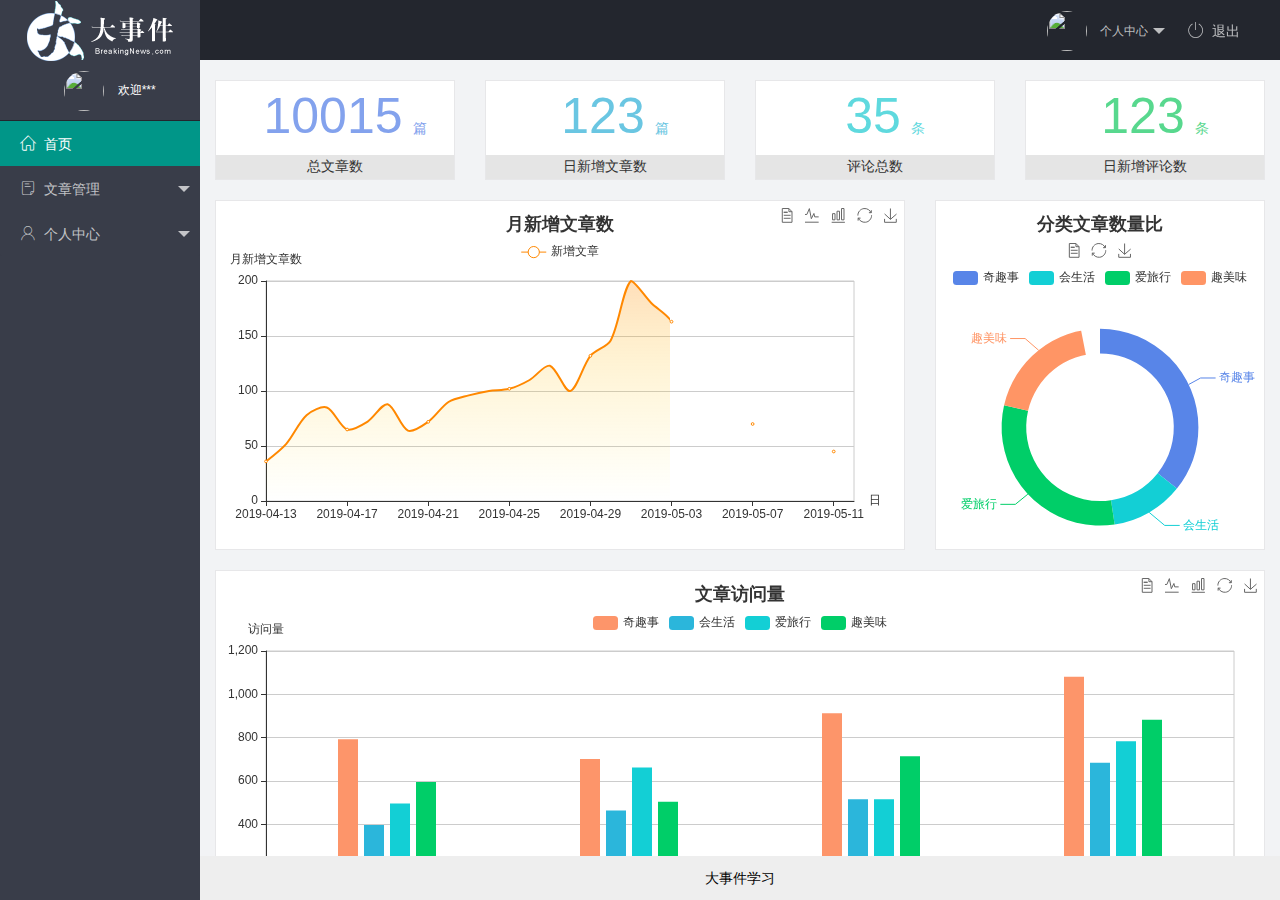
==== commit b22042c2: "上传用户信息" ====
--- a/index.html
+++ b/index.html
@@ -71,9 +71,9 @@
             <li class="layui-nav-item">
               <a href="javascript:;"><span class="iconfont icon-user"></span>个人中心</a>
               <dl class="layui-nav-child">
-                <dd><a href="javascript:;"><i class="layui-icon layui-icon-set"></i> 基本资料</a></dd>
+                <dd><a href="./user/user-info.html" target="fm"><i class="layui-icon layui-icon-set"></i> 基本资料</a></dd>
                 <dd><a href="javascript:;"><i class="layui-icon layui-icon-set"></i> 更换头像</a></dd>
-                <dd><a href="javascript:;"><i class="layui-icon layui-icon-set"></i> 重置密码</a></dd>
+                <dd><a href="./user/user_password.html" target="fm"><i class="layui-icon layui-icon-set"></i> 重置密码</a></dd>
               </dl>
             </li>
             
@@ -85,6 +85,7 @@
       <div class="layui-body">
         <!-- 内容主体区域 -->
       <iframe src="./home/dashboard.html" name="fm" frameborder="0"></iframe>
+      
       </div>
       
       <div class="layui-footer">
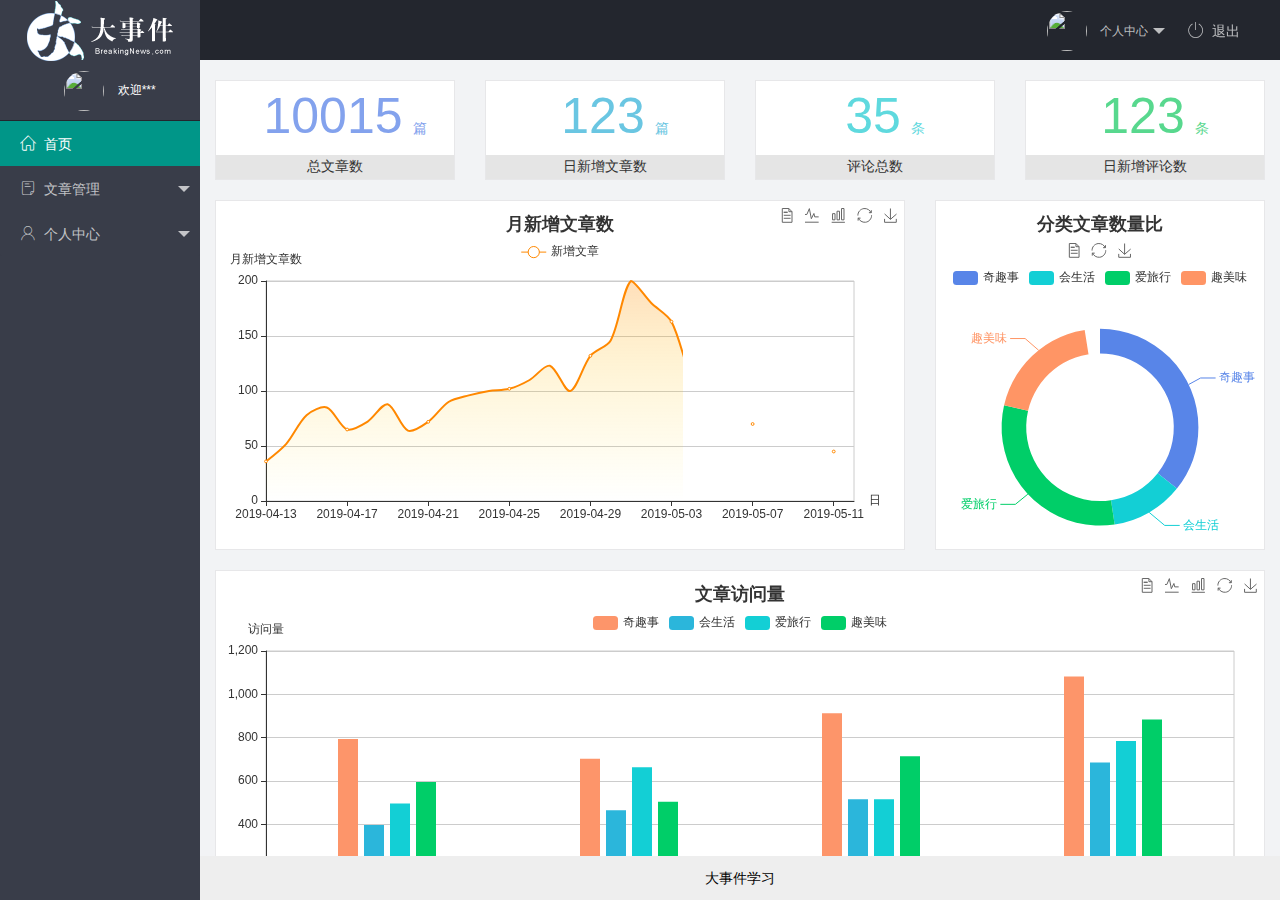
==== commit 8aaa60f9: "完成个人中心的开发" ====
--- a/index.html
+++ b/index.html
@@ -33,9 +33,9 @@
               个人中心
             </a>
             <dl class="layui-nav-child">
-              <dd><a href="">基本资料</a></dd>
-              <dd><a href="">更换头像</a></dd>
-              <dd><a href="">重置密码</a></dd>
+              <dd><a href="/user/user-info.html" target="fm">基本资料</a></dd>
+              <dd><a href="/user/user_avatar.html" target="fm">更换头像</a></dd>
+              <dd><a href="/user/user_password.html" target="fm"> 重置密码</a></dd>
             </dl>
           </li>
           <li class="layui-nav-item" >
@@ -72,7 +72,7 @@
               <a href="javascript:;"><span class="iconfont icon-user"></span>个人中心</a>
               <dl class="layui-nav-child">
                 <dd><a href="./user/user-info.html" target="fm"><i class="layui-icon layui-icon-set"></i> 基本资料</a></dd>
-                <dd><a href="javascript:;"><i class="layui-icon layui-icon-set"></i> 更换头像</a></dd>
+                <dd><a href="./user/user_avatar.html" target="fm"><i class="layui-icon layui-icon-set"></i> 更换头像</a></dd>
                 <dd><a href="./user/user_password.html" target="fm"><i class="layui-icon layui-icon-set"></i> 重置密码</a></dd>
               </dl>
             </li>
